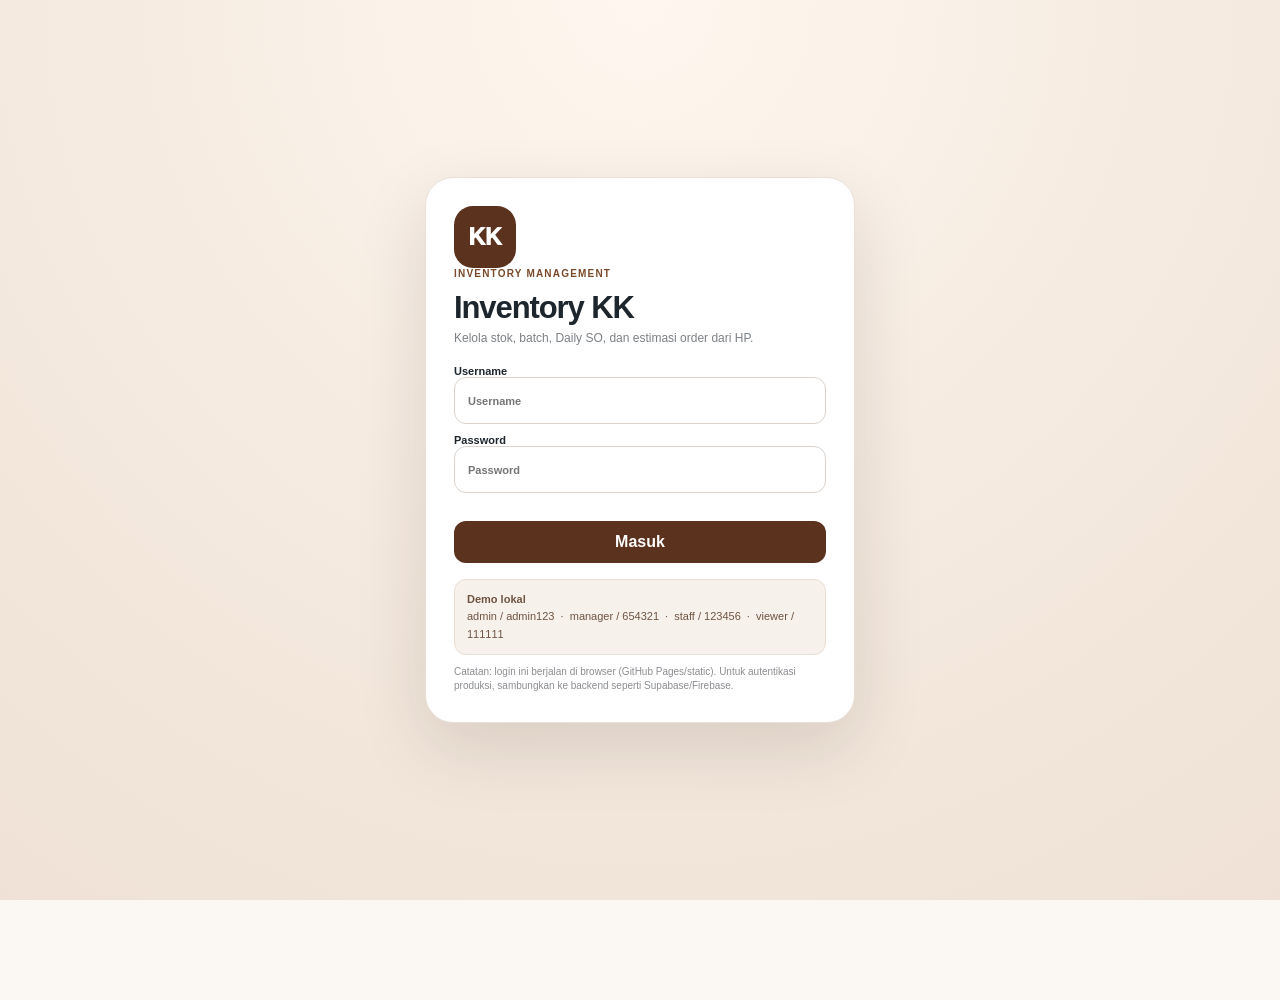
==== index.html @ a775750e "Add files via upload" ====
<!doctype html>
<html lang="id">
<head>
<meta charset="utf-8">
<meta name="viewport" content="width=device-width,initial-scale=1,viewport-fit=cover">
<meta name="theme-color" content="#5a321d">
<meta name="apple-mobile-web-app-capable" content="yes">
<meta name="apple-mobile-web-app-status-bar-style" content="black-translucent">
<link rel="manifest" href="manifest.webmanifest">
<link rel="stylesheet" href="style.css">
<title>Inventory KK</title>
</head>
<body>
<div id="loginView" class="login-view">
  <div class="login-card">
    <div class="brand-mark">KK</div>
    <div class="eyebrow">INVENTORY MANAGEMENT</div>
    <h1>Inventory KK</h1>
    <p class="muted">Kelola stok, batch, Daily SO, dan estimasi order dari HP.</p>
    <form id="loginForm" autocomplete="on">
      <label>Username<input id="loginUsername" name="username" autocomplete="username" placeholder="Username"></label>
      <label>Password<input id="loginPassword" name="password" type="password" autocomplete="current-password" placeholder="Password"></label>
      <div id="loginError" class="error-text"></div>
      <button class="btn primary full" type="submit">Masuk</button>
    </form>
    <div class="demo-box"><strong>Demo lokal</strong><br>admin / admin123 &nbsp;·&nbsp; manager / 654321 &nbsp;·&nbsp; staff / 123456 &nbsp;·&nbsp; viewer / 111111</div>
    <div class="security-note">Catatan: login ini berjalan di browser (GitHub Pages/static). Untuk autentikasi produksi, sambungkan ke backend seperti Supabase/Firebase.</div>
  </div>
</div>

<div id="appView" class="app-view hidden">
  <header class="topbar">
    <div class="brand-block"><div class="brand-title">📦 Inventory KK</div><div id="pageSubtitle" class="muted">Dashboard</div></div>
    <div class="top-actions"><span id="onlineBadge" class="status-dot">LOCAL</span><button id="userMenuBtn" class="user-pill" type="button"><span id="userAvatar">A</span><span id="userLabel">Admin</span>⌄</button></div>
  </header>
  <div id="userMenu" class="user-menu hidden">
    <div id="menuUserName" class="menu-user"></div><div id="menuUserGroup" class="muted"></div>
    <button id="menuLogout" class="menu-item danger">Keluar</button>
  </div>

  <main class="content">
    <section id="page-dashboard" class="page active">
      <div class="page-head"><div><div class="eyebrow">OPERASIONAL</div><h2>Halo, <span id="helloName">User</span> 👋</h2><p class="muted">Pantau kondisi inventory hari ini.</p></div><button class="btn primary" data-go="warehouse">+ Transaksi</button></div>
      <div class="metrics-grid">
        <div class="metric-card"><span>📦</span><small>Total Item</small><strong id="metricItems">0</strong><em>semua kategori</em></div>
        <div class="metric-card"><span>⚠️</span><small>Stok Menipis</small><strong id="metricLow">0</strong><em>stok &lt; 5</em></div>
        <div class="metric-card"><span>⏳</span><small>Akan Expire</small><strong id="metricExpire">0</strong><em>7 hari</em></div>
        <div class="metric-card"><span>📋</span><small>Daily SO</small><strong id="metricSO">0%</strong><em>item dicek hari ini</em></div>
      </div>
      <div class="grid-2">
        <div class="panel"><div class="panel-head"><h3>Stok Menipis</h3><button class="link-btn" data-go="master">Lihat semua</button></div><div id="lowStockList" class="list compact"></div></div>
        <div class="panel"><div class="panel-head"><h3>Batch Terdekat Expire</h3><button class="link-btn" data-go="warehouse">Buka batch</button></div><div id="expiryList" class="list compact"></div></div>
      </div>
      <div class="panel"><div class="panel-head"><h3>Aktivitas Terbaru</h3><span class="muted">10 aktivitas</span></div><div id="activityList" class="list"></div></div>
    </section>

    <section id="page-master" class="page">
      <div class="page-head"><div><div class="eyebrow">MASTER DATA</div><h2>Master Item</h2><p class="muted">Kelola nama, SKU, kategori, UOM, dan stok awal.</p></div><button class="btn primary" id="addItemBtn">+ Tambah Item</button></div>
      <div class="toolbar"><input id="masterSearch" class="search" placeholder="Cari item atau SKU..."><select id="masterCategory"><option value="all">Semua kategori</option><option>Raw Material</option><option>Merchandise</option><option>Kitchen Supplier</option></select></div>
      <div id="masterList" class="list"></div>
    </section>

    <section id="page-warehouse" class="page">
      <div class="page-head"><div><div class="eyebrow">TRANSAKSI</div><h2>Gudang</h2><p class="muted">Barang masuk, barang keluar, dan batch FEFO.</p></div><div class="head-buttons"><button class="btn secondary" id="openInBtn">+ Barang IN</button><button class="btn primary" id="openOutBtn">− Barang OUT</button></div></div>
      <div class="tabs"><button class="tab active" data-tab="in">Barang IN</button><button class="tab" data-tab="out">Barang OUT</button><button class="tab" data-tab="batch">Batch Expire</button></div>
      <div id="warehouse-in" class="tab-panel active"><div id="inList" class="list"></div></div>
      <div id="warehouse-out" class="tab-panel"><div id="outList" class="list"></div></div>
      <div id="warehouse-batch" class="tab-panel"><div id="batchList" class="list"></div></div>
    </section>

    <section id="page-dailyso" class="page">
      <div class="page-head"><div><div class="eyebrow">STOCK OPNAME</div><h2>Daily SO Bar</h2><p class="muted">Bandingkan fisik dengan stok sistem.</p></div><button class="btn primary" id="openSoBtn">+ Input SO</button></div>
      <div class="so-summary"><div class="metric-card"><small>Item SO Hari Ini</small><strong id="soCount">0</strong></div><div class="metric-card"><small>Total Selisih</small><strong id="soDiff">0</strong></div><div class="metric-card"><small>Akurasi</small><strong id="soAccuracy">0%</strong></div></div>
      <div id="soList" class="list"></div>
    </section>

    <section id="page-estimate" class="page">
      <div class="page-head"><div><div class="eyebrow">PURCHASING</div><h2>Estimasi Order</h2><p class="muted">Hitung rekomendasi order berdasarkan penjualan dan stok.</p></div></div>
      <div class="panel form-panel">
        <div class="field-grid">
          <label>Item<select id="estimateItem"></select></label>
          <label>Penjualan 30 Hari<input id="estimateSales" type="number" min="0" step="0.01" value="0"></label>
          <label>Hari Aman<input id="estimateSafeDays" type="number" min="0" step="1" value="7"></label>
          <label>Safety Factor<input id="estimateFactor" type="number" min="0" step="0.05" value="1.10"></label>
        </div>
        <div class="estimate-result"><div><small>Stok Saat Ini</small><strong id="estimateCurrent">0</strong></div><div><small>Rata-rata / Hari</small><strong id="estimateDaily">0</strong></div><div><small>Rekomendasi Order</small><strong id="estimateRecommendation">0</strong></div></div>
        <div class="actions"><button class="btn secondary" id="addDraftBtn">+ Tambah ke Draft</button></div>
      </div>
      <div class="panel"><div class="panel-head"><h3>Draft Order</h3><span class="muted">belum diproses</span></div><div id="draftList" class="list"></div></div>
    </section>

    <section id="page-settings" class="page">
      <div class="page-head"><div><div class="eyebrow">ADMINISTRASI</div><h2>Pengaturan</h2><p class="muted">Backup data dan hak akses user.</p></div></div>
      <div class="grid-2">
        <div class="panel"><div class="panel-head"><h3>Data & Backup</h3></div><p class="muted">Semua data demo tersimpan di browser ini.</p><div class="button-stack"><button id="exportBtn" class="btn secondary">📤 Export JSON</button><button id="importBtn" class="btn secondary">📥 Import JSON</button><input id="importFile" type="file" accept="application/json" hidden><button id="resetBtn" class="btn danger">🗑️ Reset Data</button></div></div>
        <div class="panel"><div class="panel-head"><h3>User & Group</h3><span id="userMgmtHint" class="muted"></span></div><div id="userList" class="list compact"></div><button id="addUserBtn" class="btn primary full" style="margin-top:10px">+ Tambah User</button></div>
      </div>
      <div class="panel"><div class="panel-head"><h3>Hak Akses Group</h3></div><div class="permission-table" id="permissionTable"></div></div>
    </section>
  </main>

  <nav class="bottom-nav" id="bottomNav">
    <button class="nav-btn active" data-page="dashboard"><span>📊</span><small>Dashboard</small></button>
    <button class="nav-btn" data-page="master"><span>📋</span><small>Master</small></button>
    <button class="nav-btn" data-page="warehouse"><span>🏚️</span><small>Gudang</small></button>
    <button class="nav-btn" data-page="dailyso"><span>🧾</span><small>Daily SO</small></button>
    <button class="nav-btn" data-page="estimate"><span>📈</span><small>Estimate</small></button>
    <button class="nav-btn" data-page="settings"><span>⚙️</span><small>Settings</small></button>
  </nav>
</div>

<div id="modalRoot"></div>
<div id="toast" class="toast"></div>
<script src="app.js"></script>
</body>
</html>
---- style.css ----
:root{--brown:#5a321d;--brown2:#7a4a2a;--cream:#fbf8f4;--card:#fff;--line:#e9e0d8;--muted:#7b8086;--ink:#1d252d;--green:#21865a;--orange:#d97706;--red:#c83b3b;--blue:#2563eb;--shadow:0 8px 30px rgba(52,34,21,.07)}
*{box-sizing:border-box}html,body{margin:0;min-height:100%;background:var(--cream);color:var(--ink);font-family:-apple-system,BlinkMacSystemFont,"SF Pro Display","Segoe UI",sans-serif}body{padding-bottom:100px}button,input,select{font:inherit}button{cursor:pointer}.hidden{display:none!important}.muted{color:var(--muted);font-size:12px}.eyebrow{font-size:10px;letter-spacing:.12em;font-weight:850;color:var(--brown2);margin-bottom:4px}h1,h2,h3,p{margin-top:0}h2{font-size:27px;letter-spacing:-.7px;margin-bottom:4px}h3{font-size:15px;margin-bottom:0}
.login-view{min-height:100vh;display:grid;place-items:center;padding:20px;background:radial-gradient(circle at top,#fff7ef 0,#f6ece2 44%,#efe1d5 100%)}.login-card{width:min(430px,100%);background:#fff;border:1px solid var(--line);border-radius:28px;padding:28px;box-shadow:0 25px 70px rgba(39,24,12,.13)}.brand-mark{width:62px;height:62px;background:var(--brown);color:#fff;border-radius:19px;display:grid;place-items:center;font-weight:950;font-size:23px}.login-card h1{font-size:31px;letter-spacing:-1.1px;margin:11px 0 5px}.login-card form{margin-top:20px}.login-card label,.field-grid label,.form-label{font-size:11px;font-weight:800;display:block;margin-bottom:10px}.login-card input,.field-grid input,.field-grid select,.toolbar input,.toolbar select,.modal-body input,.modal-body select{display:block;width:100%;height:47px;border:1px solid #dcd4cc;border-radius:12px;background:#fff;padding:0 13px;outline:none}.login-card input:focus,.field-grid input:focus,.field-grid select:focus,.toolbar input:focus,.toolbar select:focus,.modal-body input:focus,.modal-body select:focus{border-color:#bb967c;box-shadow:0 0 0 3px rgba(90,50,29,.08)}.btn{border:0;border-radius:12px;padding:11px 15px;font-weight:850;min-height:42px}.btn.primary{background:var(--brown);color:#fff}.btn.secondary{background:#f4ede6;color:var(--brown);border:1px solid #e8dbd0}.btn.danger{background:#fbe9e8;color:var(--red);border:1px solid #f4ceca}.btn.full{width:100%}.error-text{color:var(--red);font-size:12px;min-height:18px;margin-top:6px}.demo-box{margin-top:16px;background:#f7f1eb;border:1px solid #ebded3;border-radius:12px;padding:11px 12px;font-size:11px;color:#6e5442;line-height:1.55}.security-note{font-size:10px;color:#8b8d91;margin-top:10px;line-height:1.45}
.app-view{min-height:100vh}.topbar{position:sticky;top:0;z-index:30;background:rgba(251,248,244,.93);backdrop-filter:blur(18px);border-bottom:1px solid var(--line);height:66px;padding:0 18px;display:flex;justify-content:space-between;align-items:center}.brand-title{font-weight:900;font-size:18px}.top-actions{display:flex;align-items:center;gap:9px}.status-dot{font-size:9px;font-weight:900;background:#f0e9e1;color:var(--brown);padding:6px 8px;border-radius:999px}.user-pill{display:flex;align-items:center;gap:7px;border:1px solid #e7d9cf;background:#fff;border-radius:999px;padding:6px 10px;color:var(--brown);font-size:11px;font-weight:850}.user-pill span:first-child{width:25px;height:25px;border-radius:50%;background:var(--brown);color:#fff;display:grid;place-items:center;font-size:10px}.user-menu{position:fixed;right:16px;top:57px;z-index:40;width:220px;background:#fff;border:1px solid var(--line);border-radius:16px;box-shadow:0 15px 50px rgba(35,22,12,.14);padding:12px}.menu-user{font-weight:850;font-size:13px}.menu-item{display:block;width:100%;text-align:left;margin-top:10px;border:0;background:#f5efea;border-radius:11px;padding:10px;font-weight:800;color:var(--brown)}.menu-item.danger{background:#fceceb;color:var(--red)}
.content{width:min(1120px,100%);margin:0 auto;padding:22px 17px 105px}.page{display:none;animation:fade .16s ease}.page.active{display:block}@keyframes fade{from{opacity:.2;transform:translateY(3px)}to{opacity:1;transform:none}}.page-head{display:flex;justify-content:space-between;align-items:center;gap:16px;margin-bottom:18px}.page-head p{margin-bottom:0}.head-buttons{display:flex;gap:8px}.metrics-grid{display:grid;grid-template-columns:repeat(4,1fr);gap:11px}.metric-card{background:#fff;border:1px solid var(--line);border-radius:17px;box-shadow:var(--shadow);padding:14px}.metric-card>span{font-size:17px}.metric-card small{display:block;color:var(--muted);font-size:11px;margin-top:7px}.metric-card strong{display:block;font-size:24px;margin-top:3px}.metric-card em{display:block;color:var(--muted);font-size:10px;font-style:normal;margin-top:4px}.grid-2{display:grid;grid-template-columns:1fr 1fr;gap:12px;margin-top:12px}.panel{background:#fff;border:1px solid var(--line);border-radius:18px;box-shadow:var(--shadow);padding:15px;margin-top:12px}.panel:first-child{margin-top:0}.panel-head{display:flex;justify-content:space-between;align-items:center;gap:10px;margin-bottom:11px}.link-btn{border:0;background:transparent;color:var(--brown2);font-weight:850;font-size:11px}.list{display:grid;gap:9px}.compact{gap:7px}.list-empty{border:1px dashed #e2d7cf;background:#fcfaf8;border-radius:14px;padding:15px;text-align:center;color:var(--muted);font-size:12px}.row-card{background:#fff;border:1px solid var(--line);border-radius:15px;padding:12px}.row-card .row-top{display:flex;justify-content:space-between;gap:10px}.row-title{font-size:13px;font-weight:850}.row-meta{font-size:11px;color:var(--muted);margin-top:4px}.badge{display:inline-block;padding:4px 7px;border-radius:999px;font-size:9px;font-weight:900}.badge.safe{background:#e8f6ef;color:var(--green)}.badge.warn{background:#fff3df;color:var(--orange)}.badge.danger{background:#fdeaea;color:var(--red)}.badge.info{background:#eaf1ff;color:var(--blue)}.qty{font-size:15px;font-weight:900}.activity-row{display:grid;grid-template-columns:35px 1fr auto;gap:9px;align-items:center}.activity-icon{width:32px;height:32px;border-radius:11px;background:#f3ebe4;display:grid;place-items:center}.activity-title{font-weight:800;font-size:12px}.activity-desc{font-size:10px;color:var(--muted);margin-top:2px}.activity-time{font-size:9px;color:var(--muted)}
.toolbar{display:grid;grid-template-columns:1fr 220px;gap:9px;margin-bottom:12px}.search{height:44px!important}.tabs{display:flex;gap:8px;overflow:auto;margin-bottom:10px}.tab{border:1px solid var(--line);background:#fff;border-radius:999px;padding:9px 13px;font-size:11px;font-weight:850;white-space:nowrap;color:var(--muted)}.tab.active{background:var(--brown);border-color:var(--brown);color:#fff}.tab-panel{display:none}.tab-panel.active{display:block}.master-card{display:grid;grid-template-columns:50px 1fr auto;gap:11px;align-items:center}.thumb{width:50px;height:50px;object-fit:cover;border-radius:13px;background:#f3ede8}.master-actions{display:flex;gap:6px;align-items:center}.icon-btn{width:34px;height:34px;border:1px solid var(--line);background:#fff;border-radius:10px}.icon-btn.danger{background:#fdf0ef;color:var(--red)}.stock-pill{text-align:right}.stock-pill strong{display:block;font-size:16px}.stock-pill small{font-size:9px;color:var(--muted)}
.so-summary{display:grid;grid-template-columns:repeat(3,1fr);gap:10px}.form-panel{padding:17px}.field-grid{display:grid;grid-template-columns:1.2fr 1fr 1fr 1fr;gap:10px}.estimate-result{display:grid;grid-template-columns:repeat(3,1fr);gap:10px;margin-top:12px}.estimate-result>div{background:#f8f4ef;border:1px solid #eee2d8;border-radius:13px;padding:12px}.estimate-result small{display:block;color:var(--muted);font-size:10px}.estimate-result strong{display:block;font-size:20px;margin-top:3px}.actions{margin-top:13px}.button-stack{display:grid;gap:8px}.permission-table{display:grid;grid-template-columns:1.5fr repeat(6,1fr);gap:1px;background:#eadfd6;border:1px solid #eadfd6;border-radius:12px;overflow:hidden}.permission-table>div{background:#fff;padding:9px;font-size:10px;text-align:center}.permission-table>div:nth-child(7n+1){text-align:left;font-weight:850}
.bottom-nav{position:fixed;left:50%;transform:translateX(-50%);bottom:10px;z-index:35;width:min(840px,calc(100% - 20px));background:rgba(255,255,255,.95);backdrop-filter:blur(18px);border:1px solid var(--line);border-radius:20px;box-shadow:0 12px 40px rgba(52,34,21,.13);display:grid;grid-template-columns:repeat(6,1fr);padding:6px;gap:4px}.nav-btn{border:0;background:transparent;color:#8b8c91;border-radius:14px;padding:7px 3px}.nav-btn span{display:block;font-size:17px}.nav-btn small{display:block;font-size:9px;font-weight:800;margin-top:3px}.nav-btn.active{background:#f3e8df;color:var(--brown)}
.modal-overlay{position:fixed;inset:0;z-index:100;background:rgba(31,23,17,.38);display:flex;align-items:flex-end;justify-content:center}.modal{width:min(650px,100%);background:#fff;border-radius:24px 24px 0 0;max-height:92vh;overflow:auto;padding:18px}.modal-head{display:flex;justify-content:space-between;align-items:center;margin-bottom:12px}.modal-head h3{font-size:18px}.close{border:0;background:#f5f1ed;width:34px;height:34px;border-radius:11px}.modal-body{padding-bottom:4px}.modal-row{display:grid;grid-template-columns:1fr 1fr;gap:9px}.modal-actions{display:flex;gap:8px;margin-top:14px}.modal-actions>*{flex:1}.hint{font-size:10px;color:var(--muted);margin-top:-2px;margin-bottom:9px}.check-row{display:flex;align-items:center;gap:8px;margin:9px 0;font-size:11px}.check-row input{width:18px;height:18px}.toast{position:fixed;left:50%;transform:translateX(-50%) translateY(20px);bottom:95px;z-index:120;background:#1d252d;color:#fff;border-radius:13px;padding:11px 14px;font-size:11px;opacity:0;pointer-events:none;transition:.18s;box-shadow:0 14px 40px rgba(0,0,0,.18)}.toast.show{opacity:1;transform:translateX(-50%) translateY(0)}
@media(max-width:850px){.metrics-grid{grid-template-columns:repeat(2,1fr)}.field-grid{grid-template-columns:1fr 1fr}.toolbar{grid-template-columns:1fr 170px}}
@media(max-width:620px){.topbar{padding:0 11px}.status-dot{display:none}.content{padding:16px 11px 105px}.page-head{align-items:flex-start;flex-direction:column}.head-buttons{width:100%}.head-buttons .btn,.page-head>.btn{width:100%}.grid-2{grid-template-columns:1fr}.metrics-grid{grid-template-columns:repeat(2,1fr)}.toolbar{grid-template-columns:1fr}.master-card{grid-template-columns:43px 1fr auto}.thumb{width:43px;height:43px}.so-summary{grid-template-columns:1fr}.field-grid{grid-template-columns:1fr}.estimate-result{grid-template-columns:1fr}.permission-table{font-size:9px;grid-template-columns:1.3fr repeat(6,55px);overflow:auto}.bottom-nav{width:calc(100% - 12px);bottom:6px}.nav-btn small{font-size:8px}.login-card{padding:24px 19px}.modal-row{grid-template-columns:1fr}}
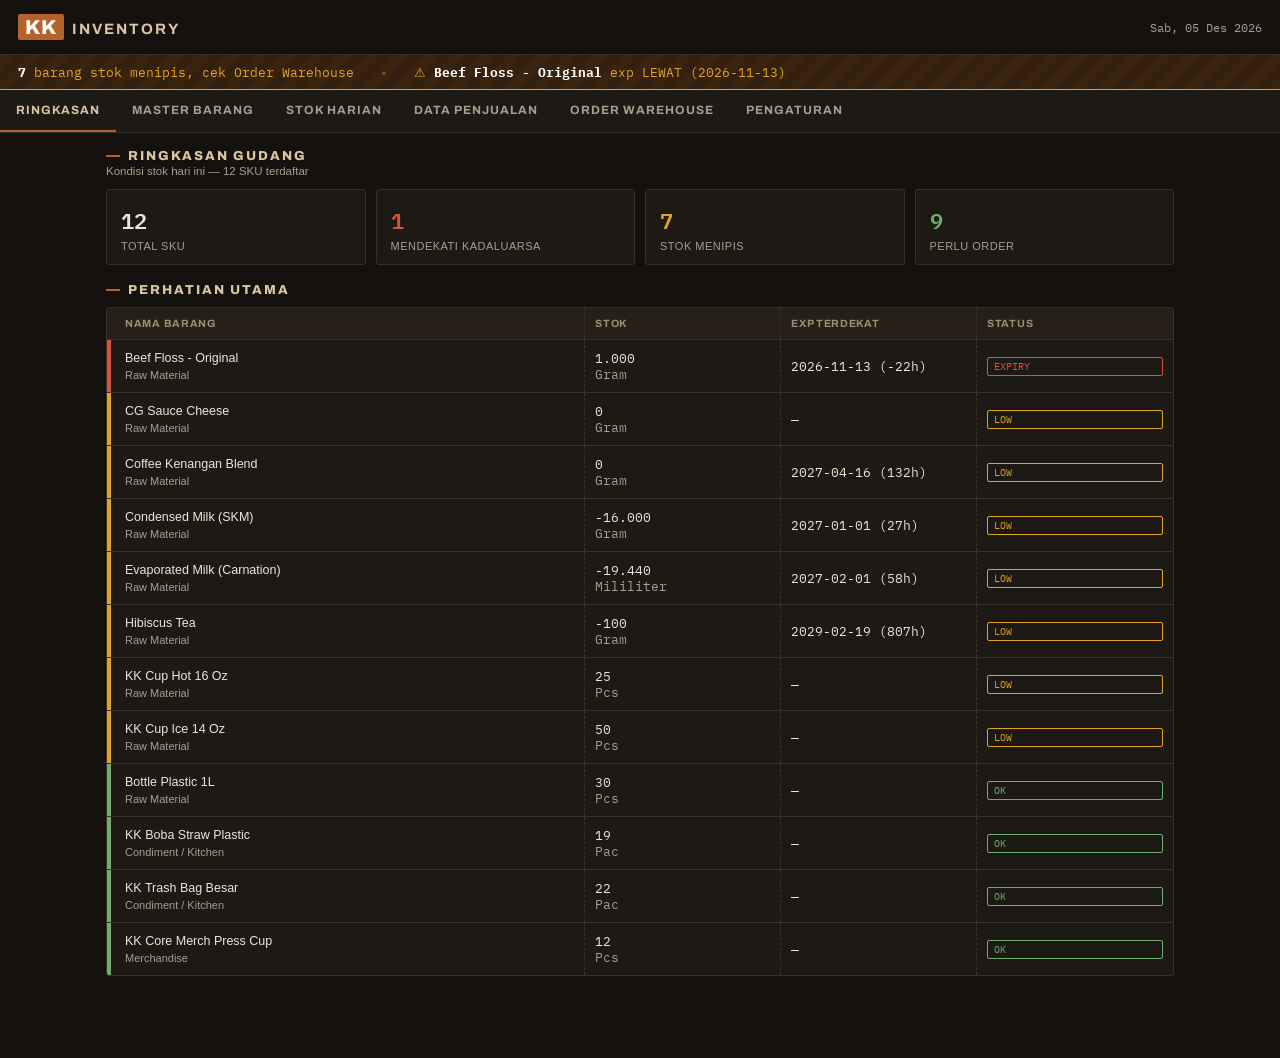
==== commit 92d943d7: "Add files via upload" ====
--- a/index.html
+++ b/index.html
@@ -1,116 +1,48 @@
-<!doctype html>
+<!DOCTYPE html>
 <html lang="id">
 <head>
-<meta charset="utf-8">
-<meta name="viewport" content="width=device-width,initial-scale=1,viewport-fit=cover">
-<meta name="theme-color" content="#5a321d">
-<meta name="apple-mobile-web-app-capable" content="yes">
-<meta name="apple-mobile-web-app-status-bar-style" content="black-translucent">
+<meta charset="UTF-8">
+<meta name="viewport" content="width=device-width, initial-scale=1.0, viewport-fit=cover">
+<title>KK Inventory</title>
 <link rel="manifest" href="manifest.webmanifest">
+<meta name="theme-color" content="#14110F">
 <link rel="stylesheet" href="style.css">
-<title>Inventory KK</title>
 </head>
 <body>
-<div id="loginView" class="login-view">
-  <div class="login-card">
-    <div class="brand-mark">KK</div>
-    <div class="eyebrow">INVENTORY MANAGEMENT</div>
-    <h1>Inventory KK</h1>
-    <p class="muted">Kelola stok, batch, Daily SO, dan estimasi order dari HP.</p>
-    <form id="loginForm" autocomplete="on">
-      <label>Username<input id="loginUsername" name="username" autocomplete="username" placeholder="Username"></label>
-      <label>Password<input id="loginPassword" name="password" type="password" autocomplete="current-password" placeholder="Password"></label>
-      <div id="loginError" class="error-text"></div>
-      <button class="btn primary full" type="submit">Masuk</button>
-    </form>
-    <div class="demo-box"><strong>Demo lokal</strong><br>admin / admin123 &nbsp;·&nbsp; manager / 654321 &nbsp;·&nbsp; staff / 123456 &nbsp;·&nbsp; viewer / 111111</div>
-    <div class="security-note">Catatan: login ini berjalan di browser (GitHub Pages/static). Untuk autentikasi produksi, sambungkan ke backend seperti Supabase/Firebase.</div>
-  </div>
+
+<div id="app">
+
+  <!-- Top bar -->
+  <header class="topbar">
+    <div class="brand">
+      <span class="brand-mark">KK</span>
+      <span class="brand-text">Inventory</span>
+    </div>
+    <div class="topbar-actions">
+      <span id="clock" class="clock"></span>
+    </div>
+  </header>
+
+  <!-- Alert strip -->
+  <div id="alertStrip" class="alert-strip hidden"></div>
+
+  <!-- Nav -->
+  <nav class="tabs" id="tabs">
+    <button class="tab active" data-tab="dashboard">Ringkasan</button>
+    <button class="tab" data-tab="master">Master Barang</button>
+    <button class="tab" data-tab="stok">Stok Harian</button>
+    <button class="tab" data-tab="penjualan">Data Penjualan</button>
+    <button class="tab" data-tab="order">Order Warehouse</button>
+    <button class="tab" data-tab="settings">Pengaturan</button>
+  </nav>
+
+  <main id="content"></main>
+
 </div>
 
-<div id="appView" class="app-view hidden">
-  <header class="topbar">
-    <div class="brand-block"><div class="brand-title">📦 Inventory KK</div><div id="pageSubtitle" class="muted">Dashboard</div></div>
-    <div class="top-actions"><span id="onlineBadge" class="status-dot">LOCAL</span><button id="userMenuBtn" class="user-pill" type="button"><span id="userAvatar">A</span><span id="userLabel">Admin</span>⌄</button></div>
-  </header>
-  <div id="userMenu" class="user-menu hidden">
-    <div id="menuUserName" class="menu-user"></div><div id="menuUserGroup" class="muted"></div>
-    <button id="menuLogout" class="menu-item danger">Keluar</button>
-  </div>
+<!-- Modal root -->
+<div id="modalRoot"></div>
 
-  <main class="content">
-    <section id="page-dashboard" class="page active">
-      <div class="page-head"><div><div class="eyebrow">OPERASIONAL</div><h2>Halo, <span id="helloName">User</span> 👋</h2><p class="muted">Pantau kondisi inventory hari ini.</p></div><button class="btn primary" data-go="warehouse">+ Transaksi</button></div>
-      <div class="metrics-grid">
-        <div class="metric-card"><span>📦</span><small>Total Item</small><strong id="metricItems">0</strong><em>semua kategori</em></div>
-        <div class="metric-card"><span>⚠️</span><small>Stok Menipis</small><strong id="metricLow">0</strong><em>stok &lt; 5</em></div>
-        <div class="metric-card"><span>⏳</span><small>Akan Expire</small><strong id="metricExpire">0</strong><em>7 hari</em></div>
-        <div class="metric-card"><span>📋</span><small>Daily SO</small><strong id="metricSO">0%</strong><em>item dicek hari ini</em></div>
-      </div>
-      <div class="grid-2">
-        <div class="panel"><div class="panel-head"><h3>Stok Menipis</h3><button class="link-btn" data-go="master">Lihat semua</button></div><div id="lowStockList" class="list compact"></div></div>
-        <div class="panel"><div class="panel-head"><h3>Batch Terdekat Expire</h3><button class="link-btn" data-go="warehouse">Buka batch</button></div><div id="expiryList" class="list compact"></div></div>
-      </div>
-      <div class="panel"><div class="panel-head"><h3>Aktivitas Terbaru</h3><span class="muted">10 aktivitas</span></div><div id="activityList" class="list"></div></div>
-    </section>
-
-    <section id="page-master" class="page">
-      <div class="page-head"><div><div class="eyebrow">MASTER DATA</div><h2>Master Item</h2><p class="muted">Kelola nama, SKU, kategori, UOM, dan stok awal.</p></div><button class="btn primary" id="addItemBtn">+ Tambah Item</button></div>
-      <div class="toolbar"><input id="masterSearch" class="search" placeholder="Cari item atau SKU..."><select id="masterCategory"><option value="all">Semua kategori</option><option>Raw Material</option><option>Merchandise</option><option>Kitchen Supplier</option></select></div>
-      <div id="masterList" class="list"></div>
-    </section>
-
-    <section id="page-warehouse" class="page">
-      <div class="page-head"><div><div class="eyebrow">TRANSAKSI</div><h2>Gudang</h2><p class="muted">Barang masuk, barang keluar, dan batch FEFO.</p></div><div class="head-buttons"><button class="btn secondary" id="openInBtn">+ Barang IN</button><button class="btn primary" id="openOutBtn">− Barang OUT</button></div></div>
-      <div class="tabs"><button class="tab active" data-tab="in">Barang IN</button><button class="tab" data-tab="out">Barang OUT</button><button class="tab" data-tab="batch">Batch Expire</button></div>
-      <div id="warehouse-in" class="tab-panel active"><div id="inList" class="list"></div></div>
-      <div id="warehouse-out" class="tab-panel"><div id="outList" class="list"></div></div>
-      <div id="warehouse-batch" class="tab-panel"><div id="batchList" class="list"></div></div>
-    </section>
-
-    <section id="page-dailyso" class="page">
-      <div class="page-head"><div><div class="eyebrow">STOCK OPNAME</div><h2>Daily SO Bar</h2><p class="muted">Bandingkan fisik dengan stok sistem.</p></div><button class="btn primary" id="openSoBtn">+ Input SO</button></div>
-      <div class="so-summary"><div class="metric-card"><small>Item SO Hari Ini</small><strong id="soCount">0</strong></div><div class="metric-card"><small>Total Selisih</small><strong id="soDiff">0</strong></div><div class="metric-card"><small>Akurasi</small><strong id="soAccuracy">0%</strong></div></div>
-      <div id="soList" class="list"></div>
-    </section>
-
-    <section id="page-estimate" class="page">
-      <div class="page-head"><div><div class="eyebrow">PURCHASING</div><h2>Estimasi Order</h2><p class="muted">Hitung rekomendasi order berdasarkan penjualan dan stok.</p></div></div>
-      <div class="panel form-panel">
-        <div class="field-grid">
-          <label>Item<select id="estimateItem"></select></label>
-          <label>Penjualan 30 Hari<input id="estimateSales" type="number" min="0" step="0.01" value="0"></label>
-          <label>Hari Aman<input id="estimateSafeDays" type="number" min="0" step="1" value="7"></label>
-          <label>Safety Factor<input id="estimateFactor" type="number" min="0" step="0.05" value="1.10"></label>
-        </div>
-        <div class="estimate-result"><div><small>Stok Saat Ini</small><strong id="estimateCurrent">0</strong></div><div><small>Rata-rata / Hari</small><strong id="estimateDaily">0</strong></div><div><small>Rekomendasi Order</small><strong id="estimateRecommendation">0</strong></div></div>
-        <div class="actions"><button class="btn secondary" id="addDraftBtn">+ Tambah ke Draft</button></div>
-      </div>
-      <div class="panel"><div class="panel-head"><h3>Draft Order</h3><span class="muted">belum diproses</span></div><div id="draftList" class="list"></div></div>
-    </section>
-
-    <section id="page-settings" class="page">
-      <div class="page-head"><div><div class="eyebrow">ADMINISTRASI</div><h2>Pengaturan</h2><p class="muted">Backup data dan hak akses user.</p></div></div>
-      <div class="grid-2">
-        <div class="panel"><div class="panel-head"><h3>Data & Backup</h3></div><p class="muted">Semua data demo tersimpan di browser ini.</p><div class="button-stack"><button id="exportBtn" class="btn secondary">📤 Export JSON</button><button id="importBtn" class="btn secondary">📥 Import JSON</button><input id="importFile" type="file" accept="application/json" hidden><button id="resetBtn" class="btn danger">🗑️ Reset Data</button></div></div>
-        <div class="panel"><div class="panel-head"><h3>User & Group</h3><span id="userMgmtHint" class="muted"></span></div><div id="userList" class="list compact"></div><button id="addUserBtn" class="btn primary full" style="margin-top:10px">+ Tambah User</button></div>
-      </div>
-      <div class="panel"><div class="panel-head"><h3>Hak Akses Group</h3></div><div class="permission-table" id="permissionTable"></div></div>
-    </section>
-  </main>
-
-  <nav class="bottom-nav" id="bottomNav">
-    <button class="nav-btn active" data-page="dashboard"><span>📊</span><small>Dashboard</small></button>
-    <button class="nav-btn" data-page="master"><span>📋</span><small>Master</small></button>
-    <button class="nav-btn" data-page="warehouse"><span>🏚️</span><small>Gudang</small></button>
-    <button class="nav-btn" data-page="dailyso"><span>🧾</span><small>Daily SO</small></button>
-    <button class="nav-btn" data-page="estimate"><span>📈</span><small>Estimate</small></button>
-    <button class="nav-btn" data-page="settings"><span>⚙️</span><small>Settings</small></button>
-  </nav>
-</div>
-
-<div id="modalRoot"></div>
-<div id="toast" class="toast"></div>
 <script src="app.js"></script>
 </body>
 </html>
--- a/style.css
+++ b/style.css
@@ -1,11 +1,215 @@
-:root{--brown:#5a321d;--brown2:#7a4a2a;--cream:#fbf8f4;--card:#fff;--line:#e9e0d8;--muted:#7b8086;--ink:#1d252d;--green:#21865a;--orange:#d97706;--red:#c83b3b;--blue:#2563eb;--shadow:0 8px 30px rgba(52,34,21,.07)}
-*{box-sizing:border-box}html,body{margin:0;min-height:100%;background:var(--cream);color:var(--ink);font-family:-apple-system,BlinkMacSystemFont,"SF Pro Display","Segoe UI",sans-serif}body{padding-bottom:100px}button,input,select{font:inherit}button{cursor:pointer}.hidden{display:none!important}.muted{color:var(--muted);font-size:12px}.eyebrow{font-size:10px;letter-spacing:.12em;font-weight:850;color:var(--brown2);margin-bottom:4px}h1,h2,h3,p{margin-top:0}h2{font-size:27px;letter-spacing:-.7px;margin-bottom:4px}h3{font-size:15px;margin-bottom:0}
-.login-view{min-height:100vh;display:grid;place-items:center;padding:20px;background:radial-gradient(circle at top,#fff7ef 0,#f6ece2 44%,#efe1d5 100%)}.login-card{width:min(430px,100%);background:#fff;border:1px solid var(--line);border-radius:28px;padding:28px;box-shadow:0 25px 70px rgba(39,24,12,.13)}.brand-mark{width:62px;height:62px;background:var(--brown);color:#fff;border-radius:19px;display:grid;place-items:center;font-weight:950;font-size:23px}.login-card h1{font-size:31px;letter-spacing:-1.1px;margin:11px 0 5px}.login-card form{margin-top:20px}.login-card label,.field-grid label,.form-label{font-size:11px;font-weight:800;display:block;margin-bottom:10px}.login-card input,.field-grid input,.field-grid select,.toolbar input,.toolbar select,.modal-body input,.modal-body select{display:block;width:100%;height:47px;border:1px solid #dcd4cc;border-radius:12px;background:#fff;padding:0 13px;outline:none}.login-card input:focus,.field-grid input:focus,.field-grid select:focus,.toolbar input:focus,.toolbar select:focus,.modal-body input:focus,.modal-body select:focus{border-color:#bb967c;box-shadow:0 0 0 3px rgba(90,50,29,.08)}.btn{border:0;border-radius:12px;padding:11px 15px;font-weight:850;min-height:42px}.btn.primary{background:var(--brown);color:#fff}.btn.secondary{background:#f4ede6;color:var(--brown);border:1px solid #e8dbd0}.btn.danger{background:#fbe9e8;color:var(--red);border:1px solid #f4ceca}.btn.full{width:100%}.error-text{color:var(--red);font-size:12px;min-height:18px;margin-top:6px}.demo-box{margin-top:16px;background:#f7f1eb;border:1px solid #ebded3;border-radius:12px;padding:11px 12px;font-size:11px;color:#6e5442;line-height:1.55}.security-note{font-size:10px;color:#8b8d91;margin-top:10px;line-height:1.45}
-.app-view{min-height:100vh}.topbar{position:sticky;top:0;z-index:30;background:rgba(251,248,244,.93);backdrop-filter:blur(18px);border-bottom:1px solid var(--line);height:66px;padding:0 18px;display:flex;justify-content:space-between;align-items:center}.brand-title{font-weight:900;font-size:18px}.top-actions{display:flex;align-items:center;gap:9px}.status-dot{font-size:9px;font-weight:900;background:#f0e9e1;color:var(--brown);padding:6px 8px;border-radius:999px}.user-pill{display:flex;align-items:center;gap:7px;border:1px solid #e7d9cf;background:#fff;border-radius:999px;padding:6px 10px;color:var(--brown);font-size:11px;font-weight:850}.user-pill span:first-child{width:25px;height:25px;border-radius:50%;background:var(--brown);color:#fff;display:grid;place-items:center;font-size:10px}.user-menu{position:fixed;right:16px;top:57px;z-index:40;width:220px;background:#fff;border:1px solid var(--line);border-radius:16px;box-shadow:0 15px 50px rgba(35,22,12,.14);padding:12px}.menu-user{font-weight:850;font-size:13px}.menu-item{display:block;width:100%;text-align:left;margin-top:10px;border:0;background:#f5efea;border-radius:11px;padding:10px;font-weight:800;color:var(--brown)}.menu-item.danger{background:#fceceb;color:var(--red)}
-.content{width:min(1120px,100%);margin:0 auto;padding:22px 17px 105px}.page{display:none;animation:fade .16s ease}.page.active{display:block}@keyframes fade{from{opacity:.2;transform:translateY(3px)}to{opacity:1;transform:none}}.page-head{display:flex;justify-content:space-between;align-items:center;gap:16px;margin-bottom:18px}.page-head p{margin-bottom:0}.head-buttons{display:flex;gap:8px}.metrics-grid{display:grid;grid-template-columns:repeat(4,1fr);gap:11px}.metric-card{background:#fff;border:1px solid var(--line);border-radius:17px;box-shadow:var(--shadow);padding:14px}.metric-card>span{font-size:17px}.metric-card small{display:block;color:var(--muted);font-size:11px;margin-top:7px}.metric-card strong{display:block;font-size:24px;margin-top:3px}.metric-card em{display:block;color:var(--muted);font-size:10px;font-style:normal;margin-top:4px}.grid-2{display:grid;grid-template-columns:1fr 1fr;gap:12px;margin-top:12px}.panel{background:#fff;border:1px solid var(--line);border-radius:18px;box-shadow:var(--shadow);padding:15px;margin-top:12px}.panel:first-child{margin-top:0}.panel-head{display:flex;justify-content:space-between;align-items:center;gap:10px;margin-bottom:11px}.link-btn{border:0;background:transparent;color:var(--brown2);font-weight:850;font-size:11px}.list{display:grid;gap:9px}.compact{gap:7px}.list-empty{border:1px dashed #e2d7cf;background:#fcfaf8;border-radius:14px;padding:15px;text-align:center;color:var(--muted);font-size:12px}.row-card{background:#fff;border:1px solid var(--line);border-radius:15px;padding:12px}.row-card .row-top{display:flex;justify-content:space-between;gap:10px}.row-title{font-size:13px;font-weight:850}.row-meta{font-size:11px;color:var(--muted);margin-top:4px}.badge{display:inline-block;padding:4px 7px;border-radius:999px;font-size:9px;font-weight:900}.badge.safe{background:#e8f6ef;color:var(--green)}.badge.warn{background:#fff3df;color:var(--orange)}.badge.danger{background:#fdeaea;color:var(--red)}.badge.info{background:#eaf1ff;color:var(--blue)}.qty{font-size:15px;font-weight:900}.activity-row{display:grid;grid-template-columns:35px 1fr auto;gap:9px;align-items:center}.activity-icon{width:32px;height:32px;border-radius:11px;background:#f3ebe4;display:grid;place-items:center}.activity-title{font-weight:800;font-size:12px}.activity-desc{font-size:10px;color:var(--muted);margin-top:2px}.activity-time{font-size:9px;color:var(--muted)}
-.toolbar{display:grid;grid-template-columns:1fr 220px;gap:9px;margin-bottom:12px}.search{height:44px!important}.tabs{display:flex;gap:8px;overflow:auto;margin-bottom:10px}.tab{border:1px solid var(--line);background:#fff;border-radius:999px;padding:9px 13px;font-size:11px;font-weight:850;white-space:nowrap;color:var(--muted)}.tab.active{background:var(--brown);border-color:var(--brown);color:#fff}.tab-panel{display:none}.tab-panel.active{display:block}.master-card{display:grid;grid-template-columns:50px 1fr auto;gap:11px;align-items:center}.thumb{width:50px;height:50px;object-fit:cover;border-radius:13px;background:#f3ede8}.master-actions{display:flex;gap:6px;align-items:center}.icon-btn{width:34px;height:34px;border:1px solid var(--line);background:#fff;border-radius:10px}.icon-btn.danger{background:#fdf0ef;color:var(--red)}.stock-pill{text-align:right}.stock-pill strong{display:block;font-size:16px}.stock-pill small{font-size:9px;color:var(--muted)}
-.so-summary{display:grid;grid-template-columns:repeat(3,1fr);gap:10px}.form-panel{padding:17px}.field-grid{display:grid;grid-template-columns:1.2fr 1fr 1fr 1fr;gap:10px}.estimate-result{display:grid;grid-template-columns:repeat(3,1fr);gap:10px;margin-top:12px}.estimate-result>div{background:#f8f4ef;border:1px solid #eee2d8;border-radius:13px;padding:12px}.estimate-result small{display:block;color:var(--muted);font-size:10px}.estimate-result strong{display:block;font-size:20px;margin-top:3px}.actions{margin-top:13px}.button-stack{display:grid;gap:8px}.permission-table{display:grid;grid-template-columns:1.5fr repeat(6,1fr);gap:1px;background:#eadfd6;border:1px solid #eadfd6;border-radius:12px;overflow:hidden}.permission-table>div{background:#fff;padding:9px;font-size:10px;text-align:center}.permission-table>div:nth-child(7n+1){text-align:left;font-weight:850}
-.bottom-nav{position:fixed;left:50%;transform:translateX(-50%);bottom:10px;z-index:35;width:min(840px,calc(100% - 20px));background:rgba(255,255,255,.95);backdrop-filter:blur(18px);border:1px solid var(--line);border-radius:20px;box-shadow:0 12px 40px rgba(52,34,21,.13);display:grid;grid-template-columns:repeat(6,1fr);padding:6px;gap:4px}.nav-btn{border:0;background:transparent;color:#8b8c91;border-radius:14px;padding:7px 3px}.nav-btn span{display:block;font-size:17px}.nav-btn small{display:block;font-size:9px;font-weight:800;margin-top:3px}.nav-btn.active{background:#f3e8df;color:var(--brown)}
-.modal-overlay{position:fixed;inset:0;z-index:100;background:rgba(31,23,17,.38);display:flex;align-items:flex-end;justify-content:center}.modal{width:min(650px,100%);background:#fff;border-radius:24px 24px 0 0;max-height:92vh;overflow:auto;padding:18px}.modal-head{display:flex;justify-content:space-between;align-items:center;margin-bottom:12px}.modal-head h3{font-size:18px}.close{border:0;background:#f5f1ed;width:34px;height:34px;border-radius:11px}.modal-body{padding-bottom:4px}.modal-row{display:grid;grid-template-columns:1fr 1fr;gap:9px}.modal-actions{display:flex;gap:8px;margin-top:14px}.modal-actions>*{flex:1}.hint{font-size:10px;color:var(--muted);margin-top:-2px;margin-bottom:9px}.check-row{display:flex;align-items:center;gap:8px;margin:9px 0;font-size:11px}.check-row input{width:18px;height:18px}.toast{position:fixed;left:50%;transform:translateX(-50%) translateY(20px);bottom:95px;z-index:120;background:#1d252d;color:#fff;border-radius:13px;padding:11px 14px;font-size:11px;opacity:0;pointer-events:none;transition:.18s;box-shadow:0 14px 40px rgba(0,0,0,.18)}.toast.show{opacity:1;transform:translateX(-50%) translateY(0)}
-@media(max-width:850px){.metrics-grid{grid-template-columns:repeat(2,1fr)}.field-grid{grid-template-columns:1fr 1fr}.toolbar{grid-template-columns:1fr 170px}}
-@media(max-width:620px){.topbar{padding:0 11px}.status-dot{display:none}.content{padding:16px 11px 105px}.page-head{align-items:flex-start;flex-direction:column}.head-buttons{width:100%}.head-buttons .btn,.page-head>.btn{width:100%}.grid-2{grid-template-columns:1fr}.metrics-grid{grid-template-columns:repeat(2,1fr)}.toolbar{grid-template-columns:1fr}.master-card{grid-template-columns:43px 1fr auto}.thumb{width:43px;height:43px}.so-summary{grid-template-columns:1fr}.field-grid{grid-template-columns:1fr}.estimate-result{grid-template-columns:1fr}.permission-table{font-size:9px;grid-template-columns:1.3fr repeat(6,55px);overflow:auto}.bottom-nav{width:calc(100% - 12px);bottom:6px}.nav-btn small{font-size:8px}.login-card{padding:24px 19px}.modal-row{grid-template-columns:1fr}}
+@import url('https://fonts.googleapis.com/css2?family=Archivo:wght@600;700;800&family=IBM+Plex+Mono:wght@400;500;600&display=swap');
+
+:root{
+  --bg: #14110F;
+  --panel: #1D1915;
+  --panel-2: #262019;
+  --line: #38312A;
+  --tan: #D8C7A1;
+  --tan-dim: #9C8F76;
+  --text: #EDE6DA;
+  --text-dim: #A79E8E;
+  --roast: #B5622C;
+  --roast-dim: #7A4420;
+  --ok: #6FAE6E;
+  --warn: #E0A526;
+  --danger: #D6533F;
+  --radius: 3px;
+}
+
+*{box-sizing:border-box;}
+html,body{margin:0;padding:0;}
+body{
+  background:var(--bg);
+  color:var(--text);
+  font-family:-apple-system,BlinkMacSystemFont,"Segoe UI",Roboto,sans-serif;
+  min-height:100vh;
+  -webkit-font-smoothing:antialiased;
+}
+
+::selection{background:var(--roast);color:#fff;}
+
+/* ---------- Topbar ---------- */
+.topbar{
+  display:flex;align-items:center;justify-content:space-between;
+  padding:14px 18px;
+  border-bottom:1px solid var(--line);
+  position:sticky;top:0;background:var(--bg);z-index:20;
+}
+.brand{display:flex;align-items:baseline;gap:8px;}
+.brand-mark{
+  font-family:'Archivo',sans-serif;font-weight:800;font-size:20px;
+  background:var(--roast);color:#fff;padding:2px 7px;border-radius:2px;
+  letter-spacing:1px;
+}
+.brand-text{
+  font-family:'Archivo',sans-serif;font-weight:700;font-size:15px;
+  letter-spacing:2px;text-transform:uppercase;color:var(--tan);
+}
+.clock{font-family:'IBM Plex Mono',monospace;font-size:12px;color:var(--text-dim);}
+
+/* ---------- Alert strip ---------- */
+.alert-strip{
+  background:repeating-linear-gradient(135deg,#3a2410,#3a2410 10px,#33200e 10px,#33200e 20px);
+  border-bottom:1px solid var(--warn);
+  color:var(--warn);
+  font-family:'IBM Plex Mono',monospace;
+  font-size:12.5px;
+  padding:9px 18px;
+  display:flex;gap:18px;overflow-x:auto;white-space:nowrap;
+}
+.alert-strip.hidden{display:none;}
+.alert-strip b{color:#fff;}
+
+/* ---------- Tabs ---------- */
+.tabs{
+  display:flex;overflow-x:auto;
+  border-bottom:1px solid var(--line);
+  background:var(--panel);
+  position:sticky;top:57px;z-index:19;
+}
+.tab{
+  flex:0 0 auto;
+  font-family:'Archivo',sans-serif;font-weight:700;font-size:12px;
+  letter-spacing:1px;text-transform:uppercase;
+  color:var(--text-dim);
+  background:transparent;border:none;border-bottom:2px solid transparent;
+  padding:13px 16px;cursor:pointer;
+}
+.tab.active{color:var(--tan);border-bottom-color:var(--roast);}
+.tab:active{opacity:0.7;}
+
+main{padding:16px;padding-bottom:60px;max-width:1100px;margin:0 auto;}
+
+/* ---------- Section headers ---------- */
+.section-head{
+  display:flex;align-items:center;justify-content:space-between;
+  margin-bottom:12px;flex-wrap:wrap;gap:10px;
+}
+.section-title{
+  font-family:'Archivo',sans-serif;font-weight:800;font-size:13px;
+  letter-spacing:2px;text-transform:uppercase;color:var(--tan);
+  display:flex;align-items:center;gap:8px;
+}
+.section-title::before{
+  content:"";width:14px;height:2px;background:var(--roast);display:inline-block;
+}
+.section-sub{font-size:11.5px;color:var(--text-dim);margin-top:2px;}
+
+/* ---------- Cards / KPIs ---------- */
+.kpi-row{display:grid;grid-template-columns:repeat(auto-fit,minmax(140px,1fr));gap:10px;margin-bottom:18px;}
+.kpi{
+  background:var(--panel);border:1px solid var(--line);border-radius:var(--radius);
+  padding:12px 14px;
+}
+.kpi .num{font-family:'IBM Plex Mono',monospace;font-size:22px;font-weight:600;color:var(--text);}
+.kpi .lbl{font-size:11px;color:var(--text-dim);text-transform:uppercase;letter-spacing:0.5px;margin-top:2px;}
+.kpi.danger .num{color:var(--danger);}
+.kpi.warn .num{color:var(--warn);}
+.kpi.ok .num{color:var(--ok);}
+
+/* ---------- Ledger table (signature element) ---------- */
+.ledger{border:1px solid var(--line);border-radius:var(--radius);overflow:hidden;margin-bottom:22px;}
+.ledger-row{
+  display:grid;
+  border-bottom:1px solid var(--line);
+  background:var(--panel);
+  position:relative;
+  padding-left:8px;
+}
+.ledger-row:last-child{border-bottom:none;}
+.ledger-row::before{
+  content:"";position:absolute;left:0;top:0;bottom:0;width:4px;
+  background:var(--line);
+}
+.ledger-row.status-ok::before{background:var(--ok);}
+.ledger-row.status-warn::before{background:var(--warn);}
+.ledger-row.status-danger::before{background:var(--danger);}
+.ledger-row.head{background:var(--panel-2);}
+.ledger-row.head::before{background:transparent;}
+.ledger-cell{padding:10px 10px;font-size:12.5px;border-right:1px dashed var(--line);display:flex;flex-direction:column;justify-content:center;}
+.ledger-cell:last-child{border-right:none;}
+.ledger-cell .lbl-mini{font-size:9.5px;text-transform:uppercase;letter-spacing:0.5px;color:var(--text-dim);display:none;}
+.ledger-row.head .ledger-cell{
+  font-family:'Archivo',sans-serif;font-weight:700;font-size:10.5px;
+  text-transform:uppercase;letter-spacing:0.7px;color:var(--tan-dim);
+}
+.mono{font-family:'IBM Plex Mono',monospace;}
+.num-cell{font-family:'IBM Plex Mono',monospace;}
+.tag{
+  display:inline-block;font-family:'IBM Plex Mono',monospace;font-size:10px;
+  padding:2px 6px;border-radius:2px;border:1px solid currentColor;
+}
+.tag.ok{color:var(--ok);}
+.tag.warn{color:var(--warn);}
+.tag.danger{color:var(--danger);}
+
+/* ---------- Forms / buttons ---------- */
+.btn{
+  font-family:'Archivo',sans-serif;font-weight:700;font-size:12px;letter-spacing:0.8px;text-transform:uppercase;
+  background:var(--roast);color:#fff;border:none;border-radius:var(--radius);
+  padding:9px 14px;cursor:pointer;
+}
+.btn.secondary{background:transparent;color:var(--tan);border:1px solid var(--line);}
+.btn.ghost{background:transparent;color:var(--text-dim);border:1px solid var(--line);}
+.btn.danger{background:var(--danger);}
+.btn:active{opacity:0.8;}
+.btn-row{display:flex;gap:8px;flex-wrap:wrap;}
+
+input,select,textarea{
+  background:var(--panel-2);border:1px solid var(--line);color:var(--text);
+  border-radius:var(--radius);padding:8px 9px;font-size:13.5px;font-family:inherit;
+  width:100%;
+}
+input.mono, .qty-input{font-family:'IBM Plex Mono',monospace;}
+label{font-size:11px;color:var(--text-dim);text-transform:uppercase;letter-spacing:0.5px;display:block;margin-bottom:4px;}
+.field{margin-bottom:12px;}
+.field-row{display:grid;grid-template-columns:1fr 1fr;gap:10px;}
+
+.card{background:var(--panel);border:1px solid var(--line);border-radius:var(--radius);padding:16px;margin-bottom:16px;}
+
+/* ---------- Modal ---------- */
+.modal-bg{
+  position:fixed;inset:0;background:rgba(0,0,0,0.6);
+  display:flex;align-items:flex-end;justify-content:center;z-index:100;
+}
+.modal{
+  background:var(--panel);border-top:1px solid var(--line);
+  width:100%;max-width:560px;max-height:88vh;overflow-y:auto;
+  padding:18px;border-radius:8px 8px 0 0;
+}
+@media(min-width:700px){
+  .modal-bg{align-items:center;}
+  .modal{border-radius:6px;border:1px solid var(--line);}
+}
+.modal-title{font-family:'Archivo',sans-serif;font-weight:800;font-size:14px;letter-spacing:1px;text-transform:uppercase;color:var(--tan);margin-bottom:14px;}
+
+/* ---------- Empty state ---------- */
+.empty{
+  text-align:center;padding:40px 20px;color:var(--text-dim);
+  border:1px dashed var(--line);border-radius:var(--radius);font-size:13px;
+}
+
+/* ---------- Search ---------- */
+.searchbar{margin-bottom:12px;}
+
+table.simple{width:100%;border-collapse:collapse;font-size:12.5px;}
+table.simple th{
+  font-family:'Archivo',sans-serif;font-size:10px;text-transform:uppercase;letter-spacing:0.5px;
+  color:var(--tan-dim);text-align:left;padding:8px;border-bottom:1px solid var(--line);
+}
+table.simple td{padding:7px 8px;border-bottom:1px solid var(--line);font-family:'IBM Plex Mono',monospace;}
+
+.small-note{font-size:11px;color:var(--text-dim);margin-top:4px;}
+
+.pill-group{display:flex;gap:6px;flex-wrap:wrap;margin-bottom:12px;}
+.pill{
+  font-family:'Archivo',sans-serif;font-weight:700;font-size:10.5px;text-transform:uppercase;letter-spacing:0.5px;
+  padding:6px 10px;border-radius:20px;border:1px solid var(--line);color:var(--text-dim);cursor:pointer;
+}
+.pill.active{background:var(--roast);color:#fff;border-color:var(--roast);}
+
+/* row-level responsive: stack ledger cells on narrow screens via JS-set grid-template-columns */
+@media(max-width:640px){
+  .field-row{grid-template-columns:1fr;}
+}
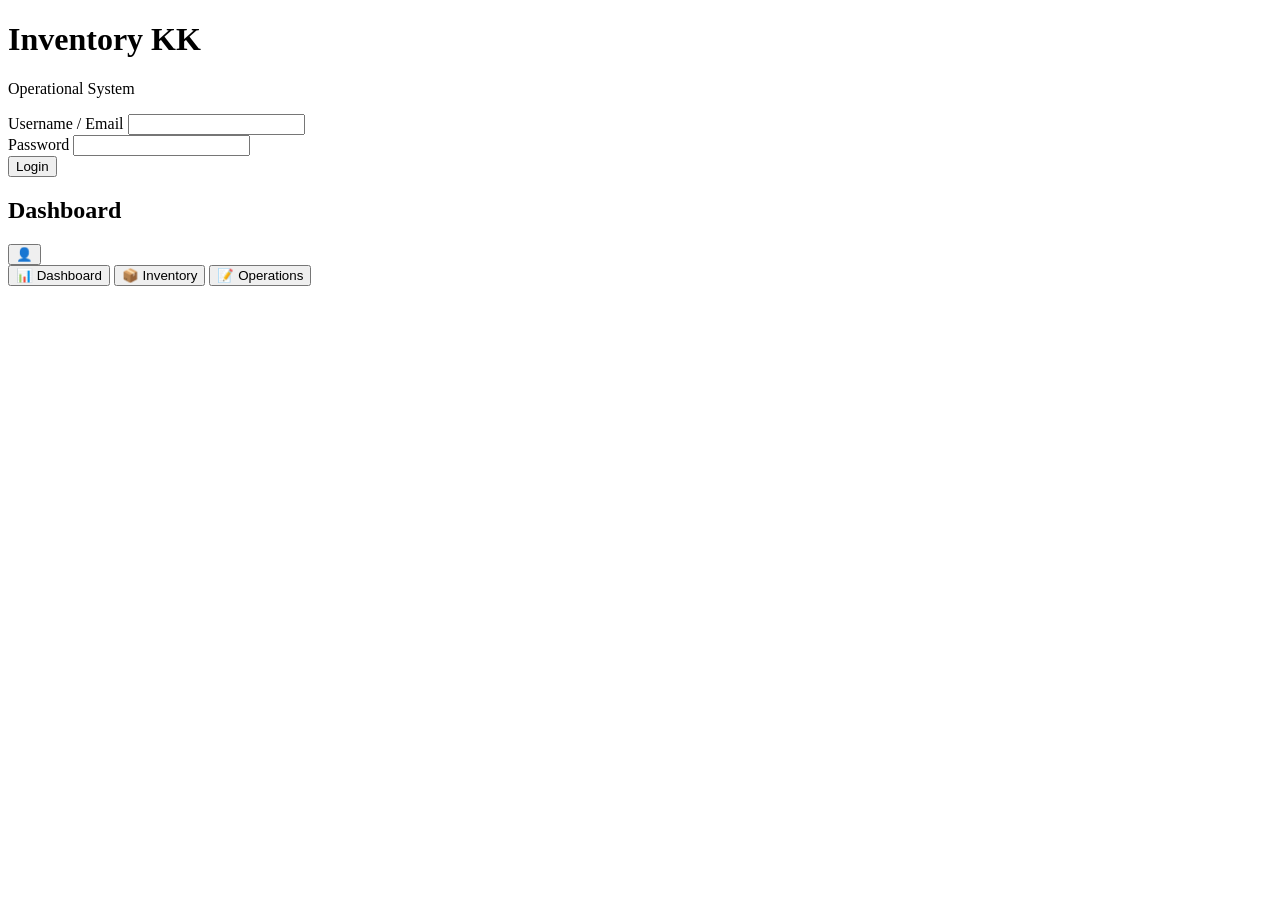
==== commit ba1bdb5b: "Update index.html" ====
--- a/index.html
+++ b/index.html
@@ -1,48 +1,69 @@
 <!DOCTYPE html>
 <html lang="id">
 <head>
-<meta charset="UTF-8">
-<meta name="viewport" content="width=device-width, initial-scale=1.0, viewport-fit=cover">
-<title>KK Inventory</title>
-<link rel="manifest" href="manifest.webmanifest">
-<meta name="theme-color" content="#14110F">
-<link rel="stylesheet" href="style.css">
+    <meta charset="UTF-8">
+    <!-- Meta untuk Mobile & PWA: Mencegah zoom, menangani notch iPhone -->
+    <meta name="viewport" content="width=device-width, initial-scale=1.0, maximum-scale=1.0, user-scalable=no, viewport-fit=cover">
+    <meta name="theme-color" content="#FAF8F5">
+    <title>Inventory KK</title>
+    
+    <link rel="stylesheet" href="css/design-system.css">
+    <link rel="stylesheet" href="css/main.css">
+    <!-- Manifest untuk PWA -->
+    <link rel="manifest" href="manifest.webmanifest">
 </head>
 <body>
+    <!-- LAYER LOGIN -->
+    <div id="login-view" class="view-layer active">
+        <div class="login-container">
+            <div class="brand-logo">
+                <h1>Inventory KK</h1>
+                <p>Operational System</p>
+            </div>
+            <form id="login-form">
+                <div class="input-group">
+                    <label for="username">Username / Email</label>
+                    <input type="text" id="username" autocomplete="username" required>
+                </div>
+                <div class="input-group">
+                    <label for="password">Password</label>
+                    <input type="password" id="password" autocomplete="current-password" required>
+                </div>
+                <button type="submit" class="btn-primary">Login</button>
+            </form>
+        </div>
+    </div>
 
-<div id="app">
+    <!-- LAYER APLIKASI UTAMA (Setelah Login) -->
+    <div id="app-view" class="view-layer hidden">
+        <header class="app-header">
+            <h2 id="page-title">Dashboard</h2>
+            <button id="btn-profile" class="icon-btn">👤</button>
+        </header>
 
-  <!-- Top bar -->
-  <header class="topbar">
-    <div class="brand">
-      <span class="brand-mark">KK</span>
-      <span class="brand-text">Inventory</span>
+        <main id="main-content" class="content-scrollable">
+            <!-- Konten dinamis akan di-render di sini oleh JavaScript -->
+        </main>
+
+        <!-- BOTTOM NAVIGATION (Mobile First) -->
+        <nav class="bottom-nav">
+            <button class="nav-item active" data-target="dashboard">
+                <span class="icon">📊</span>
+                <span>Dashboard</span>
+            </button>
+            <button class="nav-item" data-target="inventory">
+                <span class="icon">📦</span>
+                <span>Inventory</span>
+            </button>
+            <button class="nav-item" data-target="operations">
+                <span class="icon">📝</span>
+                <span>Operations</span>
+            </button>
+        </nav>
     </div>
-    <div class="topbar-actions">
-      <span id="clock" class="clock"></span>
-    </div>
-  </header>
 
-  <!-- Alert strip -->
-  <div id="alertStrip" class="alert-strip hidden"></div>
-
-  <!-- Nav -->
-  <nav class="tabs" id="tabs">
-    <button class="tab active" data-tab="dashboard">Ringkasan</button>
-    <button class="tab" data-tab="master">Master Barang</button>
-    <button class="tab" data-tab="stok">Stok Harian</button>
-    <button class="tab" data-tab="penjualan">Data Penjualan</button>
-    <button class="tab" data-tab="order">Order Warehouse</button>
-    <button class="tab" data-tab="settings">Pengaturan</button>
-  </nav>
-
-  <main id="content"></main>
-
-</div>
-
-<!-- Modal root -->
-<div id="modalRoot"></div>
-
-<script src="app.js"></script>
+    <!-- Script Utama -->
+    <script type="module" src="js/db.js"></script>
+    <script type="module" src="js/app.js"></script>
 </body>
 </html>
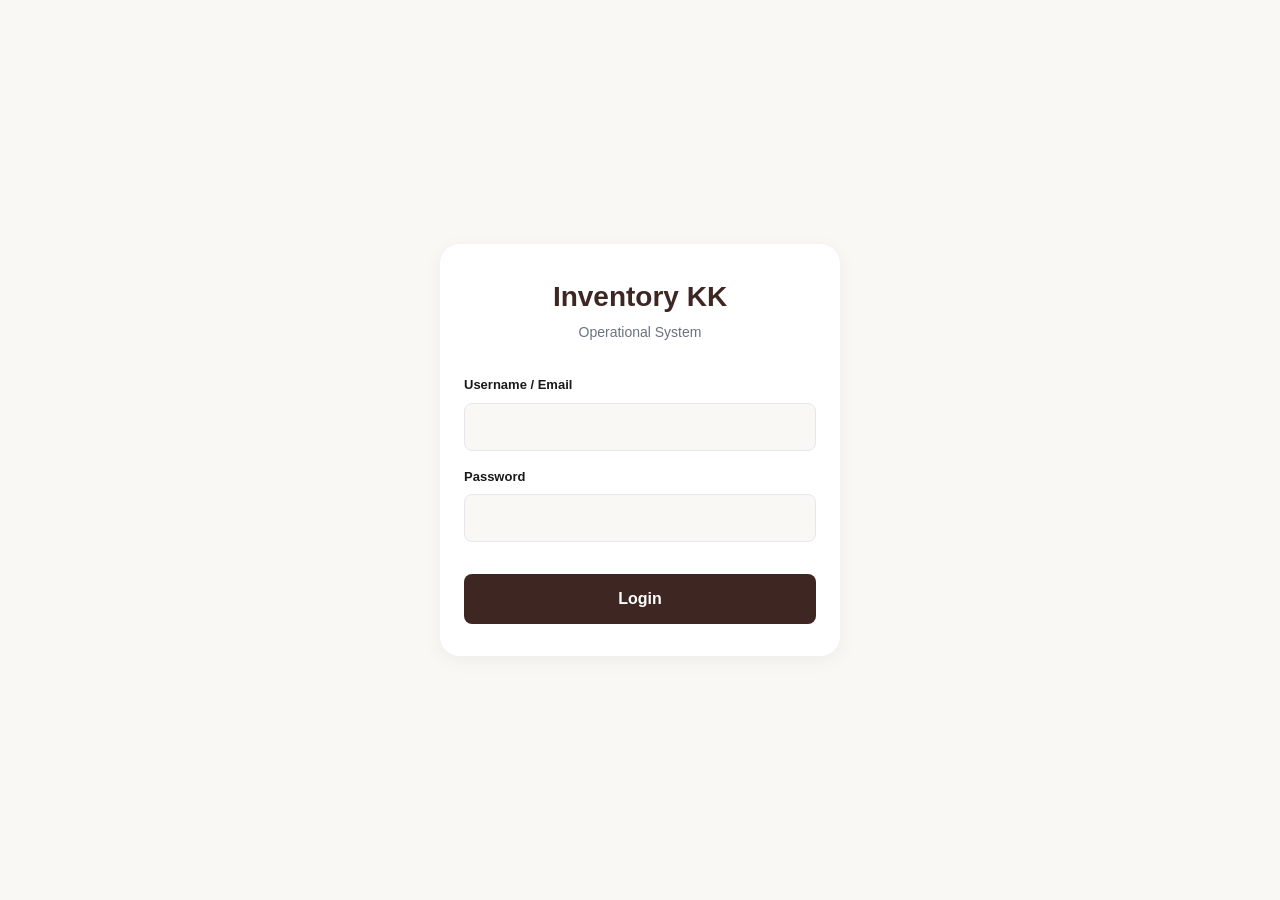
==== commit f1e8927e: "Update index.html" ====
--- a/index.html
+++ b/index.html
@@ -2,14 +2,12 @@
 <html lang="id">
 <head>
     <meta charset="UTF-8">
-    <!-- Meta untuk Mobile & PWA: Mencegah zoom, menangani notch iPhone -->
     <meta name="viewport" content="width=device-width, initial-scale=1.0, maximum-scale=1.0, user-scalable=no, viewport-fit=cover">
     <meta name="theme-color" content="#FAF8F5">
     <title>Inventory KK</title>
     
-    <link rel="stylesheet" href="css/design-system.css">
-    <link rel="stylesheet" href="css/main.css">
-    <!-- Manifest untuk PWA -->
+    <!-- Ubah path ini agar mengarah ke style.css yang ada di repo Anda -->
+    <link rel="stylesheet" href="style.css">
     <link rel="manifest" href="manifest.webmanifest">
 </head>
 <body>
@@ -34,7 +32,7 @@
         </div>
     </div>
 
-    <!-- LAYER APLIKASI UTAMA (Setelah Login) -->
+    <!-- LAYER APLIKASI UTAMA -->
     <div id="app-view" class="view-layer hidden">
         <header class="app-header">
             <h2 id="page-title">Dashboard</h2>
@@ -42,10 +40,8 @@
         </header>
 
         <main id="main-content" class="content-scrollable">
-            <!-- Konten dinamis akan di-render di sini oleh JavaScript -->
         </main>
 
-        <!-- BOTTOM NAVIGATION (Mobile First) -->
         <nav class="bottom-nav">
             <button class="nav-item active" data-target="dashboard">
                 <span class="icon">📊</span>
@@ -62,8 +58,7 @@
         </nav>
     </div>
 
-    <!-- Script Utama -->
-    <script type="module" src="js/db.js"></script>
-    <script type="module" src="js/app.js"></script>
+    <!-- Ubah path ini agar mengarah ke app.js di repo Anda -->
+    <script type="module" src="app.js"></script>
 </body>
 </html>
--- a/style.css
+++ b/style.css
@@ -0,0 +1,109 @@
+:root {
+    --bg-main: #FAF8F5;
+    --bg-card: #FFFFFF;
+    --text-primary: #1A1A1A;
+    --text-secondary: #6B7280;
+    --brand-primary: #3E2723;
+    --brand-accent: #D7CCC8;
+    --brand-highlight: #D84315;
+    --font-family: -apple-system, BlinkMacSystemFont, "Segoe UI", Roboto, Helvetica, Arial, sans-serif;
+    --radius-sm: 8px;
+    --radius-md: 12px;
+    --radius-lg: 20px;
+    --safe-top: env(safe-area-inset-top, 0px);
+    --safe-bottom: env(safe-area-inset-bottom, 0px);
+}
+
+* {
+    box-sizing: border-box;
+    margin: 0;
+    padding: 0;
+    -webkit-tap-highlight-color: transparent;
+}
+
+body {
+    font-family: var(--font-family);
+    background-color: var(--bg-main);
+    color: var(--text-primary);
+    line-height: 1.5;
+    overscroll-behavior-y: none; 
+}
+
+.view-layer {
+    display: none;
+    min-height: 100vh;
+    width: 100%;
+    flex-direction: column;
+}
+
+.view-layer.active {
+    display: flex;
+}
+
+.hidden {
+    display: none !important;
+}
+
+#login-view {
+    justify-content: center;
+    align-items: center;
+    padding: 20px;
+}
+
+.login-container {
+    background: var(--bg-card);
+    width: 100%;
+    max-width: 400px;
+    padding: 32px 24px;
+    border-radius: var(--radius-lg);
+    box-shadow: 0 4px 20px rgba(0, 0, 0, 0.05);
+}
+
+.brand-logo { text-align: center; margin-bottom: 32px; }
+.brand-logo h1 { font-size: 28px; color: var(--brand-primary); margin-bottom: 4px; }
+.brand-logo p { font-size: 14px; color: var(--text-secondary); }
+
+.input-group { margin-bottom: 16px; display: flex; flex-direction: column; }
+.input-group label { font-size: 13px; font-weight: 600; margin-bottom: 8px; color: var(--text-primary); }
+.input-group input {
+    width: 100%; padding: 14px 16px; font-size: 16px;
+    border: 1px solid #E5E7EB; border-radius: var(--radius-sm);
+    background-color: var(--bg-main); transition: border-color 0.2s;
+}
+.input-group input:focus { outline: none; border-color: var(--brand-primary); }
+
+.btn-primary {
+    width: 100%; padding: 16px; margin-top: 16px;
+    background-color: var(--brand-primary); color: #FFFFFF;
+    font-size: 16px; font-weight: 600; border: none;
+    border-radius: var(--radius-sm); cursor: pointer;
+}
+
+.app-header {
+    display: flex; justify-content: space-between; align-items: center;
+    padding: calc(16px + var(--safe-top)) 20px 16px;
+    background: var(--bg-card); box-shadow: 0 1px 3px rgba(0,0,0,0.05);
+    position: sticky; top: 0; z-index: 10;
+}
+
+.content-scrollable {
+    flex: 1; padding: 20px;
+    padding-bottom: calc(80px + var(--safe-bottom));
+    overflow-y: auto;
+}
+
+.bottom-nav {
+    position: fixed; bottom: 0; left: 0; right: 0;
+    background: var(--bg-card); display: flex; justify-content: space-around;
+    padding: 12px 10px calc(12px + var(--safe-bottom));
+    box-shadow: 0 -1px 10px rgba(0,0,0,0.03); z-index: 20;
+}
+
+.nav-item {
+    display: flex; flex-direction: column; align-items: center;
+    background: none; border: none; color: var(--text-secondary);
+    font-size: 11px; gap: 4px; cursor: pointer; flex: 1;
+}
+
+.nav-item .icon { font-size: 20px; margin-bottom: 2px; }
+.nav-item.active { color: var(--brand-primary); font-weight: 600; }
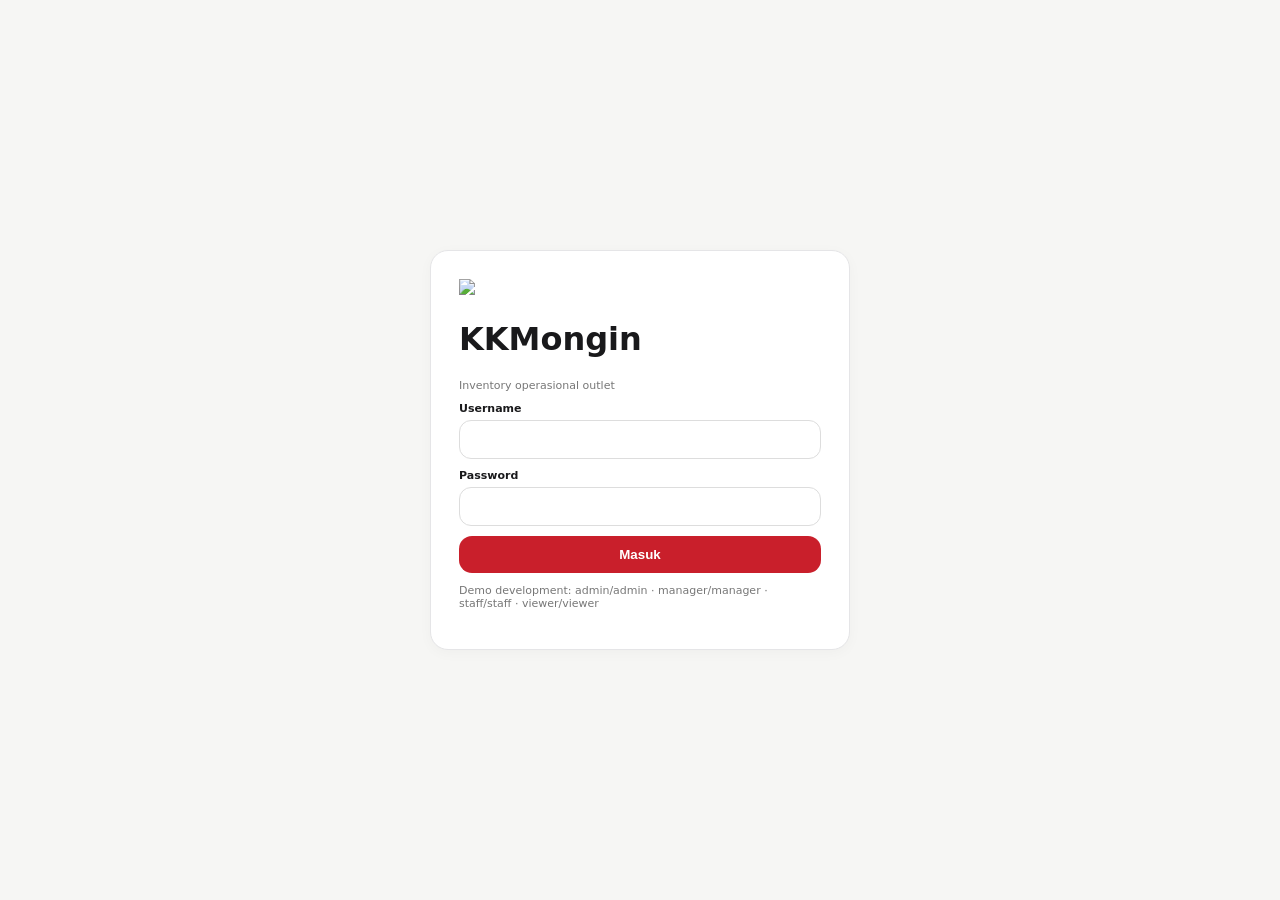
==== commit 6deead91: "Add files via upload" ====
--- a/index.html
+++ b/index.html
@@ -1,64 +1 @@
-<!DOCTYPE html>
-<html lang="id">
-<head>
-    <meta charset="UTF-8">
-    <meta name="viewport" content="width=device-width, initial-scale=1.0, maximum-scale=1.0, user-scalable=no, viewport-fit=cover">
-    <meta name="theme-color" content="#FAF8F5">
-    <title>Inventory KK</title>
-    
-    <!-- Ubah path ini agar mengarah ke style.css yang ada di repo Anda -->
-    <link rel="stylesheet" href="style.css">
-    <link rel="manifest" href="manifest.webmanifest">
-</head>
-<body>
-    <!-- LAYER LOGIN -->
-    <div id="login-view" class="view-layer active">
-        <div class="login-container">
-            <div class="brand-logo">
-                <h1>Inventory KK</h1>
-                <p>Operational System</p>
-            </div>
-            <form id="login-form">
-                <div class="input-group">
-                    <label for="username">Username / Email</label>
-                    <input type="text" id="username" autocomplete="username" required>
-                </div>
-                <div class="input-group">
-                    <label for="password">Password</label>
-                    <input type="password" id="password" autocomplete="current-password" required>
-                </div>
-                <button type="submit" class="btn-primary">Login</button>
-            </form>
-        </div>
-    </div>
-
-    <!-- LAYER APLIKASI UTAMA -->
-    <div id="app-view" class="view-layer hidden">
-        <header class="app-header">
-            <h2 id="page-title">Dashboard</h2>
-            <button id="btn-profile" class="icon-btn">👤</button>
-        </header>
-
-        <main id="main-content" class="content-scrollable">
-        </main>
-
-        <nav class="bottom-nav">
-            <button class="nav-item active" data-target="dashboard">
-                <span class="icon">📊</span>
-                <span>Dashboard</span>
-            </button>
-            <button class="nav-item" data-target="inventory">
-                <span class="icon">📦</span>
-                <span>Inventory</span>
-            </button>
-            <button class="nav-item" data-target="operations">
-                <span class="icon">📝</span>
-                <span>Operations</span>
-            </button>
-        </nav>
-    </div>
-
-    <!-- Ubah path ini agar mengarah ke app.js di repo Anda -->
-    <script type="module" src="app.js"></script>
-</body>
-</html>
+<!doctype html><html lang="id"><head><meta charset="utf-8"><meta name="viewport" content="width=device-width,initial-scale=1"><meta name="theme-color" content="#c91f2b"><link rel="manifest" href="manifest.webmanifest"><link rel="stylesheet" href="style.css"><title>KKMongin Inventory</title></head><body><div id="app"></div><script src="app.js"></script></body></html>
--- a/style.css
+++ b/style.css
@@ -1,109 +1 @@
-:root {
-    --bg-main: #FAF8F5;
-    --bg-card: #FFFFFF;
-    --text-primary: #1A1A1A;
-    --text-secondary: #6B7280;
-    --brand-primary: #3E2723;
-    --brand-accent: #D7CCC8;
-    --brand-highlight: #D84315;
-    --font-family: -apple-system, BlinkMacSystemFont, "Segoe UI", Roboto, Helvetica, Arial, sans-serif;
-    --radius-sm: 8px;
-    --radius-md: 12px;
-    --radius-lg: 20px;
-    --safe-top: env(safe-area-inset-top, 0px);
-    --safe-bottom: env(safe-area-inset-bottom, 0px);
-}
-
-* {
-    box-sizing: border-box;
-    margin: 0;
-    padding: 0;
-    -webkit-tap-highlight-color: transparent;
-}
-
-body {
-    font-family: var(--font-family);
-    background-color: var(--bg-main);
-    color: var(--text-primary);
-    line-height: 1.5;
-    overscroll-behavior-y: none; 
-}
-
-.view-layer {
-    display: none;
-    min-height: 100vh;
-    width: 100%;
-    flex-direction: column;
-}
-
-.view-layer.active {
-    display: flex;
-}
-
-.hidden {
-    display: none !important;
-}
-
-#login-view {
-    justify-content: center;
-    align-items: center;
-    padding: 20px;
-}
-
-.login-container {
-    background: var(--bg-card);
-    width: 100%;
-    max-width: 400px;
-    padding: 32px 24px;
-    border-radius: var(--radius-lg);
-    box-shadow: 0 4px 20px rgba(0, 0, 0, 0.05);
-}
-
-.brand-logo { text-align: center; margin-bottom: 32px; }
-.brand-logo h1 { font-size: 28px; color: var(--brand-primary); margin-bottom: 4px; }
-.brand-logo p { font-size: 14px; color: var(--text-secondary); }
-
-.input-group { margin-bottom: 16px; display: flex; flex-direction: column; }
-.input-group label { font-size: 13px; font-weight: 600; margin-bottom: 8px; color: var(--text-primary); }
-.input-group input {
-    width: 100%; padding: 14px 16px; font-size: 16px;
-    border: 1px solid #E5E7EB; border-radius: var(--radius-sm);
-    background-color: var(--bg-main); transition: border-color 0.2s;
-}
-.input-group input:focus { outline: none; border-color: var(--brand-primary); }
-
-.btn-primary {
-    width: 100%; padding: 16px; margin-top: 16px;
-    background-color: var(--brand-primary); color: #FFFFFF;
-    font-size: 16px; font-weight: 600; border: none;
-    border-radius: var(--radius-sm); cursor: pointer;
-}
-
-.app-header {
-    display: flex; justify-content: space-between; align-items: center;
-    padding: calc(16px + var(--safe-top)) 20px 16px;
-    background: var(--bg-card); box-shadow: 0 1px 3px rgba(0,0,0,0.05);
-    position: sticky; top: 0; z-index: 10;
-}
-
-.content-scrollable {
-    flex: 1; padding: 20px;
-    padding-bottom: calc(80px + var(--safe-bottom));
-    overflow-y: auto;
-}
-
-.bottom-nav {
-    position: fixed; bottom: 0; left: 0; right: 0;
-    background: var(--bg-card); display: flex; justify-content: space-around;
-    padding: 12px 10px calc(12px + var(--safe-bottom));
-    box-shadow: 0 -1px 10px rgba(0,0,0,0.03); z-index: 20;
-}
-
-.nav-item {
-    display: flex; flex-direction: column; align-items: center;
-    background: none; border: none; color: var(--text-secondary);
-    font-size: 11px; gap: 4px; cursor: pointer; flex: 1;
-}
-
-.nav-item .icon { font-size: 20px; margin-bottom: 2px; }
-.nav-item.active { color: var(--brand-primary); font-weight: 600; }
+*{box-sizing:border-box}body{margin:0;background:#f6f6f4;color:#19191b;font-family:system-ui,-apple-system,Segoe UI,sans-serif}.app{max-width:520px;margin:auto;padding:18px 14px 110px}.top{display:flex;justify-content:space-between;align-items:center;margin-bottom:16px}.small{font-size:11px;color:#777}.title{font-size:25px;font-weight:850}.sec{margin:20px 2px 8px;font-size:13px;font-weight:800}.card{background:white;border:1px solid #e5e5e7;border-radius:18px;padding:13px;margin:8px 0;box-shadow:0 3px 14px #00000008}.raw{display:flex;justify-content:space-between;gap:12px}.name{font-weight:800;font-size:14px}.stock{font-size:20px;font-weight:850}.exp{font-size:11px;color:#555;margin-top:5px}.soon{color:#9a6200}.expired{color:#a91520;font-weight:800}.alert{border-left:4px solid #9a6200}.nav{position:fixed;z-index:5;bottom:10px;left:50%;transform:translateX(-50%);width:min(500px,calc(100% - 18px));background:#fff;border:1px solid #ddd;border-radius:22px;padding:8px;display:grid;grid-template-columns:repeat(6,1fr);gap:4px;box-shadow:0 10px 30px #0002}.nav button{border:0;background:transparent;border-radius:14px;padding:7px 2px;font-size:9px;font-weight:750;color:#666}.nav button.active{background:#fff0f1;color:#c91f2b}.nav img{width:28px;height:28px;object-fit:contain;display:block;margin:auto}.page{display:none}.page.active{display:block}.btn{border:0;border-radius:13px;padding:11px 13px;font-weight:800}.primary{background:#c91f2b;color:#fff}.soft{background:#fff0f1;color:#c91f2b}.toolbar{display:flex;gap:8px;flex-wrap:wrap}.toolbar input,.field input,.field select,.field textarea{width:100%;padding:11px;border:1px solid #ddd;border-radius:12px;background:#fff}.toolbar input{flex:1;min-width:160px}.field{margin:10px 0}.field label{font-size:11px;font-weight:750;display:block;margin-bottom:5px}.modal{display:none;position:fixed;inset:0;background:#0008;z-index:10;align-items:end}.modal.show{display:flex}.sheet{background:#fff;width:100%;max-height:90vh;overflow:auto;border-radius:24px 24px 0 0;padding:20px}.sheet h3{margin:0}.close{float:right;border:0;border-radius:50%;width:32px;height:32px}.grid2{display:grid;grid-template-columns:1fr 1fr;gap:9px}.wide{grid-column:1/-1}.merch{display:grid;grid-template-columns:55px 1fr auto;gap:10px;align-items:center}.pic{width:55px;height:55px;border-radius:13px;background:#eee;display:grid;place-items:center}.price{font-size:11px;color:#c91f2b;font-weight:800}.qty{text-align:right;font-weight:850}.table{width:100%;border-collapse:collapse;background:#fff}.table td,.table th{padding:10px;border-bottom:1px solid #eee;text-align:left;font-size:11px}.wrap{overflow:auto;border:1px solid #ddd;border-radius:15px}.notice{background:#fff8e7;border:1px solid #ead9a9;border-radius:14px;padding:11px;font-size:11px}@media(min-width:700px){.app{max-width:900px}.nav{position:sticky;top:10px;transform:none;left:auto;width:100%;margin-bottom:15px}.rawgrid{display:grid;grid-template-columns:1fr 1fr;gap:8px}.rawgrid .card{margin:0}}
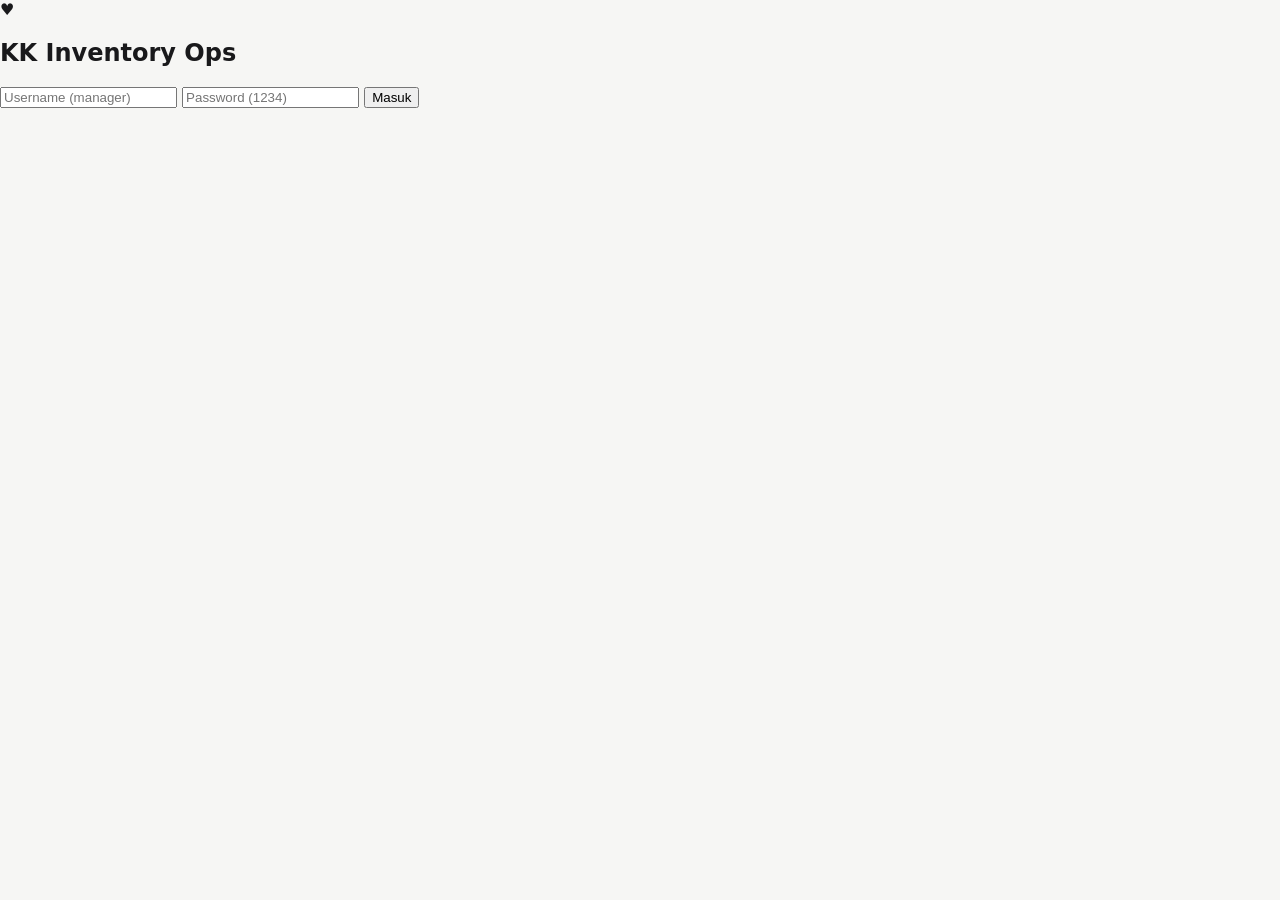
==== commit 1a13fdae: "Update index.html" ====
--- a/index.html
+++ b/index.html
@@ -1 +1,150 @@
-<!doctype html><html lang="id"><head><meta charset="utf-8"><meta name="viewport" content="width=device-width,initial-scale=1"><meta name="theme-color" content="#c91f2b"><link rel="manifest" href="manifest.webmanifest"><link rel="stylesheet" href="style.css"><title>KKMongin Inventory</title></head><body><div id="app"></div><script src="app.js"></script></body></html>+<!DOCTYPE html>
+<html lang="id">
+<head>
+    <meta charset="UTF-8">
+    <meta name="viewport" content="width=device-width, initial-scale=1.0, maximum-scale=1.0, user-scalable=no">
+    <title>KK Inventory Ops</title>
+    <link rel="stylesheet" href="style.css">
+</head>
+<body>
+    <!-- LOGIN PAGE -->
+    <div id="login-page" class="page active">
+        <div class="login-container">
+            <div class="logo-kk-large">♥</div>
+            <h2>KK Inventory Ops</h2>
+            <input type="text" id="login-username" placeholder="Username (manager)">
+            <input type="password" id="login-password" placeholder="Password (1234)">
+            <button class="btn-primary" onclick="app.login()">Masuk</button>
+        </div>
+    </div>
+
+    <!-- MAIN APP -->
+    <div id="main-app" class="page" style="display: none;">
+        <!-- Topbar -->
+        <header class="topbar">
+            <div>
+                <span class="greeting" id="user-greeting">Hi, Manager</span>
+                <span class="role-badge">MANAGER</span>
+            </div>
+            <button class="btn-logout" onclick="app.logout()">Keluar</button>
+        </header>
+
+        <!-- VIEWS -->
+        <main class="content">
+            <!-- DASHBOARD -->
+            <section id="view-dashboard" class="view">
+                <h2 class="section-title">Dashboard</h2>
+                <div id="expiry-warning-container"></div>
+                
+                <h3 class="category-title">RAW MATERIAL</h3>
+                <div id="dash-raw-material"></div>
+                
+                <h3 class="category-title mt-4">MERCHANDISE</h3>
+                <div id="dash-merchandise"></div>
+            </section>
+
+            <!-- IN (BARANG MASUK) -->
+            <section id="view-in" class="view" style="display: none;">
+                <h2 class="section-title">Barang Masuk (IN)</h2>
+                <div class="action-buttons">
+                    <button class="btn-primary" onclick="app.openModal('modal-in')">+ Barang Masuk</button>
+                </div>
+                <h3>History IN</h3>
+                <div class="history-list" id="history-in-list"></div>
+            </section>
+
+            <!-- OUT (BARANG KELUAR) -->
+            <section id="view-out" class="view" style="display: none;">
+                <h2 class="section-title">Barang Keluar (OUT)</h2>
+                <p class="helper-text">OUT Raw Material otomatis mengikuti sistem FEFO (First Expired, First Out).</p>
+                <div class="action-buttons">
+                    <button class="btn-primary" onclick="app.openModal('modal-out')">+ Catat OUT</button>
+                </div>
+                <h3>History OUT</h3>
+                <div class="history-list" id="history-out-list"></div>
+            </section>
+
+            <!-- DAILY SO -->
+            <section id="view-so" class="view" style="display: none;">
+                <h2 class="section-title">Daily SO</h2>
+                <p class="helper-text">Khusus Raw Material Bar. Hasil SO menjadi acuan mutlak stok akhir aktual untuk Estimasi Pengorderan.</p>
+                <div class="action-buttons">
+                    <button class="btn-primary btn-so" onclick="app.openModal('modal-so')">+ Input Daily SO</button>
+                </div>
+                <h3>SO Terakhir</h3>
+                <div class="history-list" id="history-so-list"></div>
+            </section>
+
+            <!-- ESTIMASI PENGORDERAN -->
+            <section id="view-estimasi" class="view" style="display: none;">
+                <h2 class="section-title">Estimasi Pengorderan</h2>
+                <p class="helper-text">Membaca stok akhir aktual + sales 30 hari + buffer.</p>
+                <div id="estimasi-list"></div>
+            </section>
+
+            <!-- MANAGER -->
+            <section id="view-manager" class="view" style="display: none;">
+                <h2 class="section-title">Manager Panel</h2>
+                <div class="manager-menu">
+                    <button class="btn-outline" onclick="app.openModal('modal-stock-awal')">Stock Awal (Baseline)</button>
+                    <button class="btn-outline" onclick="app.openModal('modal-sales')">Update Sales 30 Hari</button>
+                    <button class="btn-outline" onclick="app.exportData()">Export Data (JSON)</button>
+                    <button class="btn-danger" onclick="app.resetSystem()">Reset System</button>
+                </div>
+            </section>
+        </main>
+
+        <!-- BOTTOM NAV -->
+        <nav class="bottom-nav">
+            <a href="#dashboard" class="nav-item active" onclick="app.switchView('dashboard')"><span>Dash</span></a>
+            <a href="#in" class="nav-item" onclick="app.switchView('in')"><span>IN</span></a>
+            <a href="#out" class="nav-item" onclick="app.switchView('out')"><span>OUT</span></a>
+            <a href="#so" class="nav-item nav-so" onclick="app.switchView('so')"><span class="logo-kk-small">♥</span><span>SO</span></a>
+            <a href="#estimasi" class="nav-item" onclick="app.switchView('estimasi')"><span>Order</span></a>
+            <a href="#manager" class="nav-item" onclick="app.switchView('manager')"><span>Mgr</span></a>
+        </nav>
+    </div>
+
+    <!-- MODALS -->
+    <div class="modal-overlay" id="modal-overlay" style="display: none;"></div>
+    
+    <!-- Modal IN -->
+    <div class="modal" id="modal-in" style="display: none;">
+        <h3>Barang Masuk</h3>
+        <select id="in-item" onchange="app.checkCategory('in')"></select>
+        <input type="number" id="in-qty" placeholder="Qty">
+        <div id="in-batch-group" style="display: none;">
+            <input type="date" id="in-exp" placeholder="Expiry Date">
+        </div>
+        <div class="modal-actions">
+            <button class="btn-outline" onclick="app.closeModal('modal-in')">Batal</button>
+            <button class="btn-primary" onclick="app.submitIn()">Simpan IN</button>
+        </div>
+    </div>
+
+    <!-- Modal OUT -->
+    <div class="modal" id="modal-out" style="display: none;">
+        <h3>Barang Keluar</h3>
+        <select id="out-item"></select>
+        <input type="number" id="out-qty" placeholder="Qty Keluar">
+        <input type="text" id="out-detail" placeholder="Detail (Cth: Terpakai, Terjual)">
+        <div class="modal-actions">
+            <button class="btn-outline" onclick="app.closeModal('modal-out')">Batal</button>
+            <button class="btn-primary" onclick="app.submitOut()">Simpan OUT</button>
+        </div>
+    </div>
+
+    <!-- Modal SO -->
+    <div class="modal" id="modal-so" style="display: none;">
+        <h3>Input Daily SO</h3>
+        <select id="so-item"></select>
+        <input type="number" id="so-qty" placeholder="Qty Aktual saat ini">
+        <div class="modal-actions">
+            <button class="btn-outline" onclick="app.closeModal('modal-so')">Batal</button>
+            <button class="btn-primary" onclick="app.submitSo()">Simpan SO</button>
+        </div>
+    </div>
+
+    <script src="app.js"></script>
+</body>
+</html>
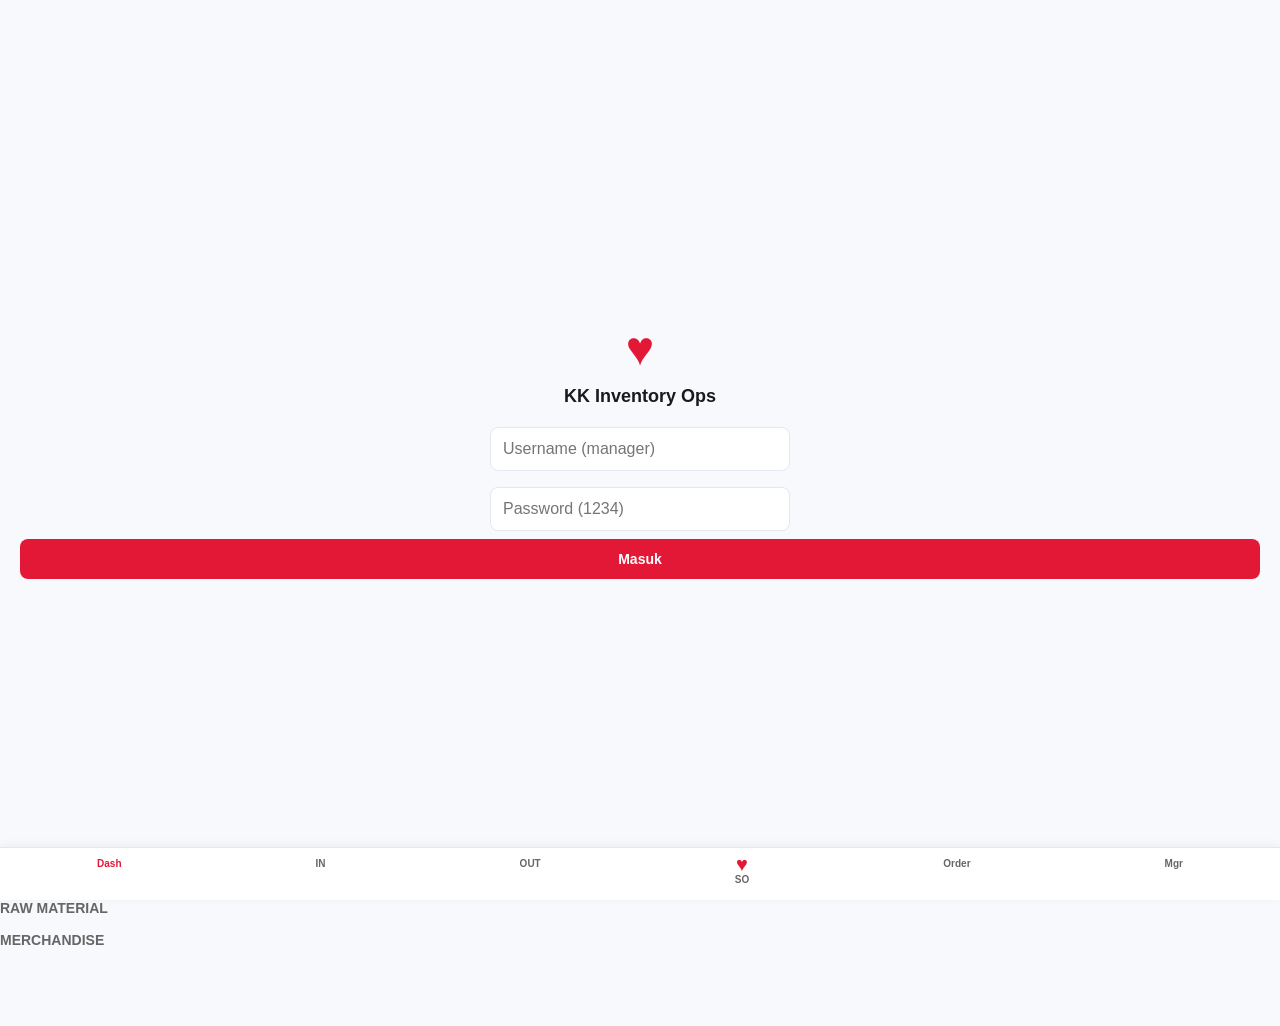
==== commit 9b9e725d: "Update index.html" ====
--- a/index.html
+++ b/index.html
@@ -20,7 +20,6 @@
 
     <!-- MAIN APP -->
     <div id="main-app" class="page" style="display: none;">
-        <!-- Topbar -->
         <header class="topbar">
             <div>
                 <span class="greeting" id="user-greeting">Hi, Manager</span>
@@ -29,11 +28,125 @@
             <button class="btn-logout" onclick="app.logout()">Keluar</button>
         </header>
 
-        <!-- VIEWS -->
         <main class="content">
             <!-- DASHBOARD -->
             <section id="view-dashboard" class="view">
                 <h2 class="section-title">Dashboard</h2>
+                <div id="expiry-warning-container"></div>
+                
+                <h3 class="category-title">RAW MATERIAL</h3>
+                <div id="dash-raw-material"></div>
+                
+                <h3 class="category-title mt-4">MERCHANDISE</h3>
+                <div id="dash-merchandise"></div>
+
+                <h3 class="category-title mt-4">KITCHEN SUPPLIER</h3>
+                <div id="dash-kitchen"></div>
+            </section>
+
+            <!-- IN -->
+            <section id="view-in" class="view" style="display: none;">
+                <h2 class="section-title">Barang Masuk (IN)</h2>
+                <p class="helper-text">Menambah stok Backroom dari Gudang/Vendor.</p>
+                <div class="action-buttons">
+                    <button class="btn-primary" onclick="app.openModal('modal-in')">+ Barang Masuk</button>
+                </div>
+                <h3>History IN</h3>
+                <div class="history-list" id="history-in-list"></div>
+            </section>
+
+            <!-- OUT -->
+            <section id="view-out" class="view" style="display: none;">
+                <h2 class="section-title">Barang Keluar (OUT)</h2>
+                <p class="helper-text">Mengeluarkan barang dari Backroom (ke Bar, Terjual, atau Terpakai). FEFO berlaku untuk Raw Material.</p>
+                <div class="action-buttons">
+                    <button class="btn-primary" onclick="app.openModal('modal-out')">+ Catat OUT</button>
+                </div>
+                <h3>History OUT</h3>
+                <div class="history-list" id="history-out-list"></div>
+            </section>
+
+            <!-- DAILY SO -->
+            <section id="view-so" class="view" style="display: none;">
+                <h2 class="section-title">Daily SO</h2>
+                <p class="helper-text">Menghitung fisik sisa barang di Bar. Digabungkan dengan sisa Backroom untuk Estimasi Order.</p>
+                <div class="action-buttons">
+                    <button class="btn-primary btn-so" onclick="app.openModal('modal-so')">+ Input Daily SO (Bar)</button>
+                </div>
+                <h3>SO Terakhir (Bar)</h3>
+                <div class="history-list" id="history-so-list"></div>
+            </section>
+
+            <!-- ESTIMASI PENGORDERAN -->
+            <section id="view-estimasi" class="view" style="display: none;">
+                <h2 class="section-title">Estimasi Pengorderan</h2>
+                <p class="helper-text">Total Aktual (Backroom + Bar) vs Sales 30 Hari. Susu/Whipping = 7 Hari, Lainnya = 14 Hari.</p>
+                <div id="estimasi-list"></div>
+            </section>
+
+            <!-- MANAGER -->
+            <section id="view-manager" class="view" style="display: none;">
+                <h2 class="section-title">Manager Panel</h2>
+                <div class="manager-menu">
+                    <button class="btn-outline" onclick="app.openModal('modal-stock-awal')">Stock Awal (Baseline)</button>
+                    <button class="btn-outline" onclick="app.openModal('modal-sales')">Update Sales 30 Hari</button>
+                    <button class="btn-outline" onclick="app.exportData()">Export Data (JSON)</button>
+                    <button class="btn-danger" onclick="app.resetSystem()">Reset System</button>
+                </div>
+            </section>
+        </main>
+
+        <!-- BOTTOM NAV -->
+        <nav class="bottom-nav">
+            <a href="#dashboard" class="nav-item active" onclick="app.switchView('dashboard')"><span>Dash</span></a>
+            <a href="#in" class="nav-item" onclick="app.switchView('in')"><span>IN</span></a>
+            <a href="#out" class="nav-item" onclick="app.switchView('out')"><span>OUT</span></a>
+            <a href="#so" class="nav-item nav-so" onclick="app.switchView('so')"><span class="logo-kk-small">♥</span><span>SO</span></a>
+            <a href="#estimasi" class="nav-item" onclick="app.switchView('estimasi')"><span>Order</span></a>
+            <a href="#manager" class="nav-item" onclick="app.switchView('manager')"><span>Mgr</span></a>
+        </nav>
+    </div>
+
+    <!-- MODALS -->
+    <div class="modal-overlay" id="modal-overlay" style="display: none;"></div>
+    
+    <div class="modal" id="modal-in" style="display: none;">
+        <h3>Barang Masuk (Backroom)</h3>
+        <select id="in-item" onchange="app.checkCategory('in')"></select>
+        <input type="number" id="in-qty" placeholder="Qty Masuk">
+        <div id="in-batch-group" style="display: none;">
+            <input type="date" id="in-exp" placeholder="Expiry Date">
+        </div>
+        <div class="modal-actions">
+            <button class="btn-outline" onclick="app.closeModal('modal-in')">Batal</button>
+            <button class="btn-primary" onclick="app.submitIn()">Simpan IN</button>
+        </div>
+    </div>
+
+    <div class="modal" id="modal-out" style="display: none;">
+        <h3>Barang Keluar (Dari Backroom)</h3>
+        <select id="out-item"></select>
+        <input type="number" id="out-qty" placeholder="Qty Keluar">
+        <input type="text" id="out-detail" placeholder="Detail (Cth: Ke Bar, Terjual, Terpakai)">
+        <div class="modal-actions">
+            <button class="btn-outline" onclick="app.closeModal('modal-out')">Batal</button>
+            <button class="btn-primary" onclick="app.submitOut()">Simpan OUT</button>
+        </div>
+    </div>
+
+    <div class="modal" id="modal-so" style="display: none;">
+        <h3>Input Daily SO (Sisa Bar)</h3>
+        <select id="so-item"></select>
+        <input type="number" id="so-qty" placeholder="Qty Aktual di Bar">
+        <div class="modal-actions">
+            <button class="btn-outline" onclick="app.closeModal('modal-so')">Batal</button>
+            <button class="btn-primary" onclick="app.submitSo()">Simpan SO</button>
+        </div>
+    </div>
+
+    <script src="app.js"></script>
+</body>
+</html>
                 <div id="expiry-warning-container"></div>
                 
                 <h3 class="category-title">RAW MATERIAL</h3>
--- a/style.css
+++ b/style.css
@@ -1 +1,59 @@
-*{box-sizing:border-box}body{margin:0;background:#f6f6f4;color:#19191b;font-family:system-ui,-apple-system,Segoe UI,sans-serif}.app{max-width:520px;margin:auto;padding:18px 14px 110px}.top{display:flex;justify-content:space-between;align-items:center;margin-bottom:16px}.small{font-size:11px;color:#777}.title{font-size:25px;font-weight:850}.sec{margin:20px 2px 8px;font-size:13px;font-weight:800}.card{background:white;border:1px solid #e5e5e7;border-radius:18px;padding:13px;margin:8px 0;box-shadow:0 3px 14px #00000008}.raw{display:flex;justify-content:space-between;gap:12px}.name{font-weight:800;font-size:14px}.stock{font-size:20px;font-weight:850}.exp{font-size:11px;color:#555;margin-top:5px}.soon{color:#9a6200}.expired{color:#a91520;font-weight:800}.alert{border-left:4px solid #9a6200}.nav{position:fixed;z-index:5;bottom:10px;left:50%;transform:translateX(-50%);width:min(500px,calc(100% - 18px));background:#fff;border:1px solid #ddd;border-radius:22px;padding:8px;display:grid;grid-template-columns:repeat(6,1fr);gap:4px;box-shadow:0 10px 30px #0002}.nav button{border:0;background:transparent;border-radius:14px;padding:7px 2px;font-size:9px;font-weight:750;color:#666}.nav button.active{background:#fff0f1;color:#c91f2b}.nav img{width:28px;height:28px;object-fit:contain;display:block;margin:auto}.page{display:none}.page.active{display:block}.btn{border:0;border-radius:13px;padding:11px 13px;font-weight:800}.primary{background:#c91f2b;color:#fff}.soft{background:#fff0f1;color:#c91f2b}.toolbar{display:flex;gap:8px;flex-wrap:wrap}.toolbar input,.field input,.field select,.field textarea{width:100%;padding:11px;border:1px solid #ddd;border-radius:12px;background:#fff}.toolbar input{flex:1;min-width:160px}.field{margin:10px 0}.field label{font-size:11px;font-weight:750;display:block;margin-bottom:5px}.modal{display:none;position:fixed;inset:0;background:#0008;z-index:10;align-items:end}.modal.show{display:flex}.sheet{background:#fff;width:100%;max-height:90vh;overflow:auto;border-radius:24px 24px 0 0;padding:20px}.sheet h3{margin:0}.close{float:right;border:0;border-radius:50%;width:32px;height:32px}.grid2{display:grid;grid-template-columns:1fr 1fr;gap:9px}.wide{grid-column:1/-1}.merch{display:grid;grid-template-columns:55px 1fr auto;gap:10px;align-items:center}.pic{width:55px;height:55px;border-radius:13px;background:#eee;display:grid;place-items:center}.price{font-size:11px;color:#c91f2b;font-weight:800}.qty{text-align:right;font-weight:850}.table{width:100%;border-collapse:collapse;background:#fff}.table td,.table th{padding:10px;border-bottom:1px solid #eee;text-align:left;font-size:11px}.wrap{overflow:auto;border:1px solid #ddd;border-radius:15px}.notice{background:#fff8e7;border:1px solid #ead9a9;border-radius:14px;padding:11px;font-size:11px}@media(min-width:700px){.app{max-width:900px}.nav{position:sticky;top:10px;transform:none;left:auto;width:100%;margin-bottom:15px}.rawgrid{display:grid;grid-template-columns:1fr 1fr;gap:8px}.rawgrid .card{margin:0}}+:root {
+    --kk-red: #E31837;
+    --kk-red-dark: #b8102a;
+    --bg-color: #F7F9FC;
+    --card-bg: #FFFFFF;
+    --text-main: #1A1A1A;
+    --text-muted: #666666;
+    --border-color: #E2E8F0;
+    --warning: #F59E0B;
+}
+
+* { box-sizing: border-box; margin: 0; padding: 0; font-family: -apple-system, BlinkMacSystemFont, "Segoe UI", Roboto, Helvetica, Arial, sans-serif; }
+body { background-color: var(--bg-color); color: var(--text-main); font-size: 14px; padding-bottom: 70px; }
+
+/* Typography & Utilities */
+h2 { font-size: 18px; margin-bottom: 12px; }
+h3 { font-size: 14px; margin-bottom: 8px; color: var(--text-muted); text-transform: uppercase; font-weight: 600; }
+.mt-4 { margin-top: 16px; }
+.helper-text { font-size: 12px; color: var(--text-muted); margin-bottom: 16px; line-height: 1.4; }
+
+/* Cards & Layout */
+.page { min-height: 100vh; }
+.login-container { display: flex; flex-direction: column; align-items: center; justify-content: center; height: 100vh; padding: 20px; text-align: center; }
+.login-container input { width: 100%; max-width: 300px; padding: 12px; margin: 8px 0; border: 1px solid var(--border-color); border-radius: 8px; font-size: 16px; }
+.topbar { background: var(--card-bg); padding: 16px 20px; display: flex; justify-content: space-between; align-items: center; border-bottom: 1px solid var(--border-color); position: sticky; top: 0; z-index: 10; }
+.role-badge { font-size: 10px; background: var(--text-main); color: white; padding: 2px 6px; border-radius: 4px; margin-left: 8px; }
+.content { padding: 20px; }
+.card { background: var(--card-bg); padding: 16px; border-radius: 12px; margin-bottom: 12px; box-shadow: 0 2px 4px rgba(0,0,0,0.02); border: 1px solid var(--border-color); }
+.card-header { display: flex; justify-content: space-between; margin-bottom: 8px; font-weight: 600; font-size: 15px; }
+.card-body { font-size: 13px; color: var(--text-muted); line-height: 1.5; }
+.batch-list { margin-top: 8px; font-size: 12px; padding-left: 12px; border-left: 2px solid var(--border-color); }
+
+/* Warning Card */
+.warning-card { border-left: 4px solid var(--warning); }
+.warning-text { color: var(--warning); font-weight: bold; }
+
+/* Buttons & Inputs */
+button { border: none; padding: 12px 16px; border-radius: 8px; font-size: 14px; font-weight: 600; cursor: pointer; transition: 0.2s; width: 100%; }
+.btn-primary { background: var(--kk-red); color: white; }
+.btn-primary:active { background: var(--kk-red-dark); }
+.btn-outline { background: transparent; border: 1px solid var(--text-muted); color: var(--text-main); }
+.btn-danger { background: #fee2e2; color: #ef4444; margin-top: 20px; }
+.btn-logout { width: auto; padding: 6px 12px; font-size: 12px; background: #f1f5f9; color: var(--text-main); }
+.action-buttons { margin-bottom: 20px; }
+select, input { width: 100%; padding: 12px; margin-bottom: 12px; border: 1px solid var(--border-color); border-radius: 8px; font-size: 16px; background: white; }
+
+/* Bottom Navigation */
+.bottom-nav { position: fixed; bottom: 0; left: 0; right: 0; background: var(--card-bg); display: flex; justify-content: space-around; padding: 10px 0; border-top: 1px solid var(--border-color); box-shadow: 0 -2px 10px rgba(0,0,0,0.05); z-index: 100; }
+.nav-item { text-decoration: none; color: var(--text-muted); font-size: 10px; display: flex; flex-direction: column; align-items: center; font-weight: 600; }
+.nav-item.active { color: var(--kk-red); }
+.logo-kk-small { font-size: 20px; color: var(--kk-red); margin-bottom: -2px; }
+.logo-kk-large { font-size: 48px; color: var(--kk-red); margin-bottom: 10px; }
+.nav-so { transform: translateY(-5px); }
+
+/* Modals */
+.modal-overlay { position: fixed; top: 0; left: 0; right: 0; bottom: 0; background: rgba(0,0,0,0.5); z-index: 1000; }
+.modal { position: fixed; top: 50%; left: 50%; transform: translate(-50%, -50%); background: white; width: 90%; max-width: 400px; padding: 20px; border-radius: 12px; z-index: 1001; max-height: 90vh; overflow-y: auto; }
+.modal h3 { margin-bottom: 16px; font-size: 16px; color: var(--text-main); }
+.modal-actions { display: flex; gap: 10px; margin-top: 20px; }
